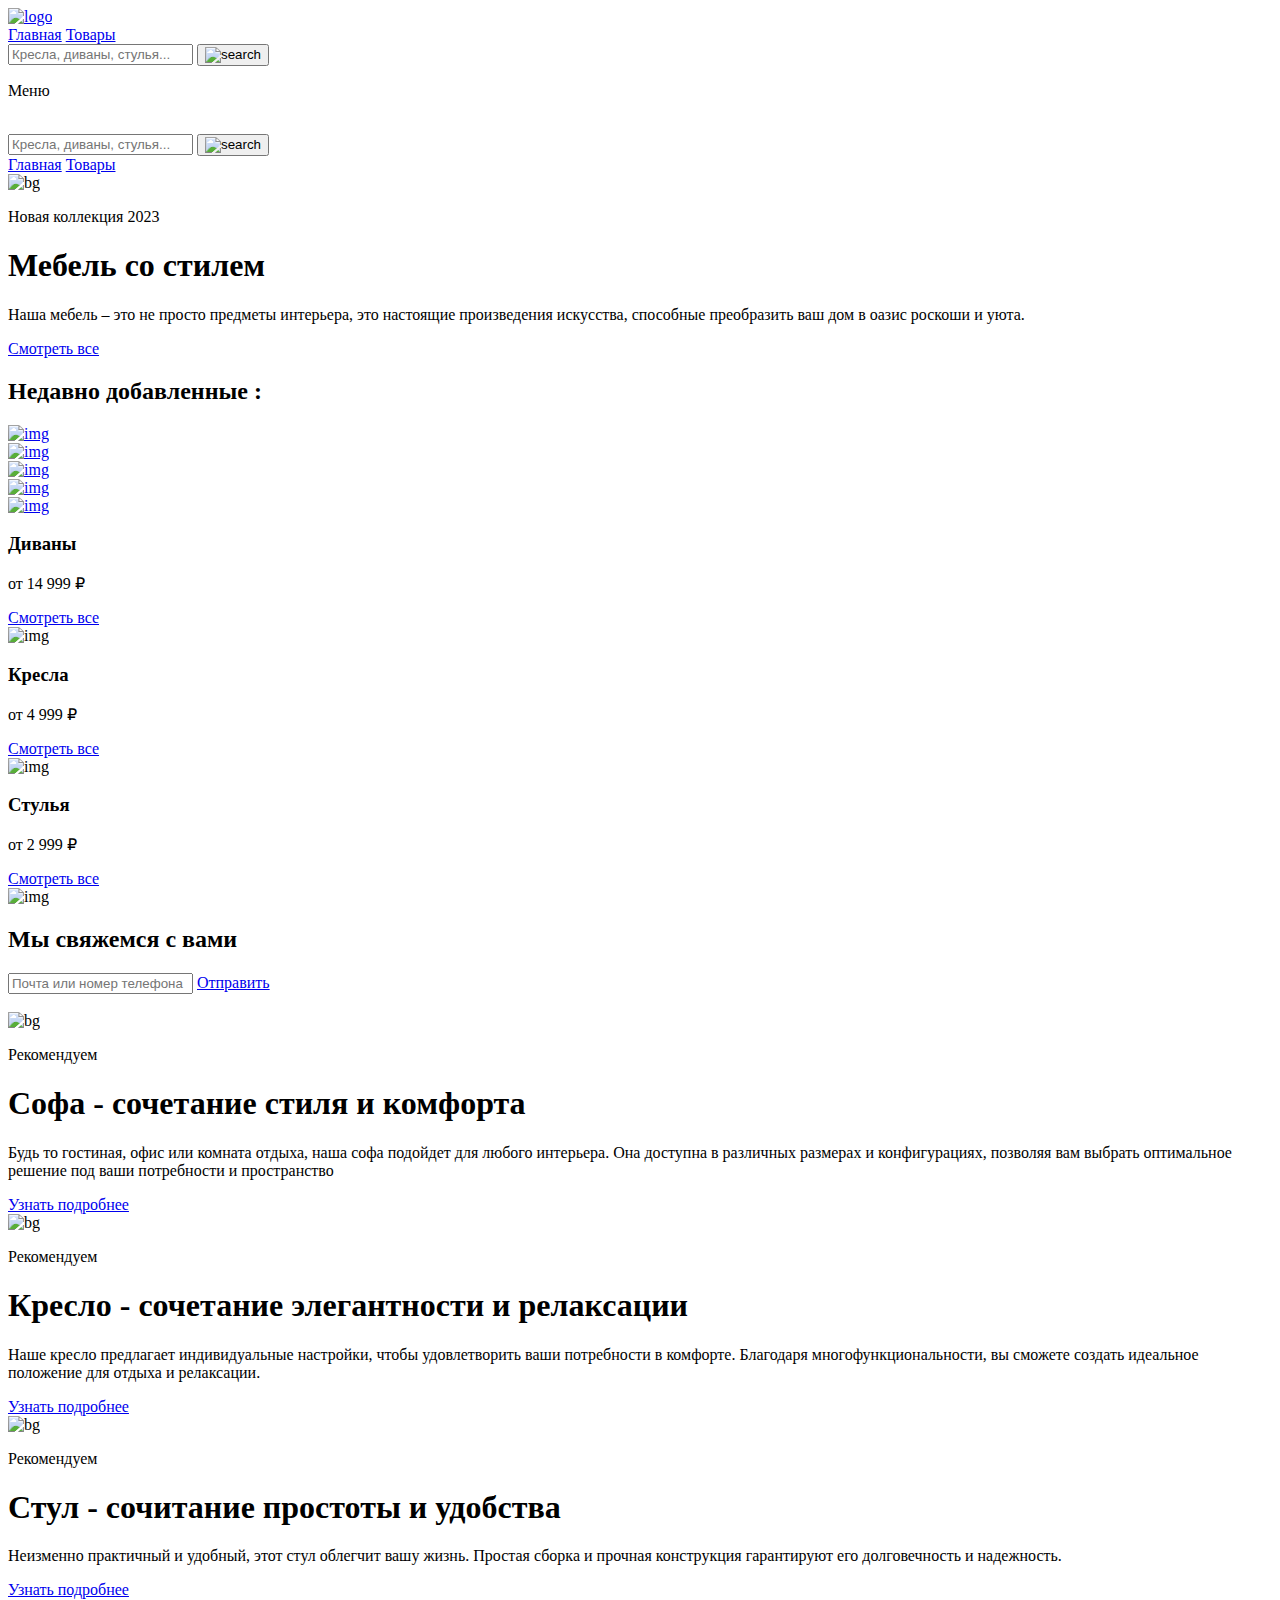
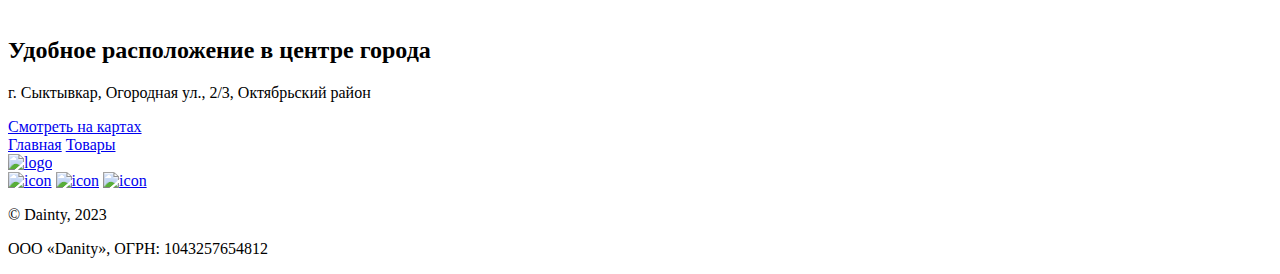
==== index.html @ a9aa8838 "Add files via upload" ====
<!DOCTYPE html>
<html lang="en">

<head>
    <meta charset="UTF-8">
    <meta http-equiv="X-UA-Compatible" content="IE=edge">
    <meta name="viewport" content="width=device-width, initial-scale=1.0">
    <title>Dainty</title>
    <link rel="stylesheet" href="assets/style.css">
    <link rel="stylesheet" href="assets/fonts/stylesheet.css">
</head>

<body>
    <header>
        <div class="container">
            <div class="header-content">
                <a href="index.html"><img src="assets/svg/logo.svg" alt="logo" class="logo"></a>
                <nav class="header-nav">
                    <a href="index.html" class="nav-link">Главная</a>
                    <a href="shop.html" class="nav-link">Товары</a>
                    <form action="#" class="header-form">
                        <input type="text" placeholder="Кресла, диваны, стулья..." class="header-input">
                        <button type="submit" class="header-btn"><img src="assets/svg/search.svg" alt="search"
                                class="header-input-search"></button>
                    </form>
                </nav>
                <div id="burger" class="burger">
                    <div class="burger-line"></div>
                    <div class="burger-line"></div>
                    <div class="burger-line"></div>
                </div>
            </div>
        </div>
    </header>
    <main>
        <section id="section-menu">
            <div id="menu-bg" class="menu-background hidden">
                <div class="container">
                    <div id="menu" class="menu hidden">
                        <div class="menu-cross">
                            <p class="menu-title">Меню</p>
                            <img id="cross" src="assets/svg/cross.svg" alt="">
                        </div>
                        <nav class="header-menu-nav">
                            <form action="#" class="header-form header-menu-form">
                                <input type="text" placeholder="Кресла, диваны, стулья..." class="header-input">
                                <button type="submit" class="header-btn"><img src="assets/svg/search.svg" alt="search"
                                        class="header-input-search"></button>
                            </form>
                            <a href="index.html" class="nav-link nav-link-menu">Главная</a>
                            <a href="shop.html" class="nav-link nav-link-menu">Товары</a>
                        </nav>
                    </div>
                </div>
            </div>
        </section>
        <section id="start" class="container">
            <div class="start">
                <img src="assets/img/start-bg.png" alt="bg" class="start-bg">
                <div class="start-content">
                    <p class="up-text">Новая коллекция 2023</p>
                    <h1 class="big-block-title">Мебель со стилем</h1>
                    <p class="big-block-desc">Наша мебель – это не просто предметы интерьера, это настоящие произведения
                        искусства, способные преобразить ваш дом в оазис роскоши и уюта.</p>
                    <a href="single.html" class="btn">Смотреть все</a>
                </div>
            </div>
        </section>
        <section id="added" class="container">
            <h2 class="title">Недавно добавленные :</h2>
            <div class="added-cards">
                <div class="added-card">
                    <a href="single.html"><img src="assets/img/f1.png" alt="img" class="added-img"></a>
                </div>
                <div class="added-card">
                    <a href="single.html"><img src="assets/img/f2.png" alt="img" class="added-img"></a>
                </div>
                <div class="added-card">
                    <a href="single.html"><img src="assets/img/f3.png" alt="img" class="added-img"></a>
                </div>
                <div class="added-card">
                    <a href="single.html"><img src="assets/img/f4.png" alt="img" class="added-img"></a>
                </div>
                <div class="added-card">
                    <a href="single.html"><img src="assets/img/f5.png" alt="img" class="added-img"></a>
                </div>
            </div>
        </section>
        <section id="categories" class="second-container">
            <div class="big-category">
                <div class="big-category-top">
                    <div class="big-category-left">
                        <h3 class="big-category-title">Диваны</h3>
                        <p class="big-category-price">от 14 999 ₽</p>
                    </div>
                    <div class="big-category-right">
                        <a href="shop.html" class="btn">Смотреть все</a>
                    </div>
                </div>
                <img src="assets/img/sofa.png" alt="img" class="big-category-img">
            </div>
            <div class="small-categories">
                <div class="small-category">
                    <div class="small-category-left">
                        <h3 class="small-category-title">Кресла</h3>
                        <p class="small-category-price">от 4 999 ₽</p>
                        <a href="shop.html" class="btn btn-small">Смотреть все</a>
                    </div>
                    <img src="assets/img/armchair.png" alt="img" class="small-category-img">
                </div>
                <div class="small-category">
                    <div class="small-category-left">
                        <h3 class="small-category-title">Стулья</h3>
                        <p class="small-category-price">от 2 999 ₽</p>
                        <a href="shop.html" class="btn btn-small">Смотреть все</a>
                    </div>
                    <img src="assets/img/chair.png" alt="img" class="small-category-img">
                </div>
            </div>
        </section>
        <section id="form" class="second-container">
            <div class="form">
                <h2 class="title">Мы свяжемся с вами</h2>
                <input type="text" class="form-input" placeholder="Почта или номер телефона">
                <a href="#" class="btn">Отправить</a>
            </div>
            <img src="assets/img/form.png" alt="" class="form-img">
        </section>
        <section id="banner" class="container">
            <div class="start from-right-to-left">
                <img src="assets/img/banner1.png" alt="bg" class="start-bg">
                <div class="start-content banner-content">
                    <p class="up-text">Рекомендуем</p>
                    <h1 class="big-block-title banner-title">Софа - сочетание стиля и комфорта</h1>
                    <p class="big-block-desc banner-desc">Будь то гостиная, офис или комната отдыха, наша софа
                        подойдет
                        для любого
                        интерьера. Она доступна в различных размерах и конфигурациях, позволяя вам выбрать
                        оптимальное
                        решение под ваши потребности и пространство</p>
                    <a href="single.html" class="btn">Узнать подробнее</a>
                </div>
            </div>
            <div class="start from-right-to-left">
                <img src="assets/img/banner2.png" alt="bg" class="start-bg">
                <div class="start-content banner-content">
                    <p class="up-text">Рекомендуем</p>
                    <h1 class="big-block-title banner-title banner-title-long">Кресло - сочетание элегантности и
                        релаксации</h1>
                    <p class="big-block-desc banner-desc">Наше кресло предлагает индивидуальные настройки, чтобы
                        удовлетворить ваши потребности в комфорте. Благодаря многофункциональности, вы сможете создать
                        идеальное положение для отдыха и релаксации.</p>
                    <a href="single.html" class="btn">Узнать подробнее</a>
                </div>
            </div>
            <div class="start from-right-to-left">
                <img src="assets/img/banner3.png" alt="bg" class="start-bg">
                <div class="start-content banner-content">
                    <p class="up-text">Рекомендуем</p>
                    <h1 class="big-block-title banner-title">Стул - сочитание простоты и удобства</h1>
                    <p class="big-block-desc banner-desc">Неизменно практичный и удобный, этот стул облегчит вашу жизнь.
                        Простая сборка и прочная конструкция гарантируют его долговечность и надежность.</p>
                    <a href="single.html" class="btn">Узнать подробнее</a>
                </div>
            </div>
        </section>
        <section id="map" class="container">
            <img src="assets/img/map.png" alt="" class="form-img map-img">
            <div class="form">
                <h2 class="title map-title">Удобное расположение в центре города</h2>
                <p class="map-desc">г. Сыктывкар, Огородная ул., 2/3, Октябрьский район</p>
                <a href="#" class="btn">Смотреть на картах</a>
            </div>
        </section>
    </main>
    <footer>
        <div class="container">
            <div class="footer-top">
                <div class="footer-links">
                    <a href="index.html" class="nav-link">Главная</a>
                    <a href="shop.html" class="nav-link">Товары</a>
                </div>
                <a href="index.html"><img src="assets/svg/logo.svg" alt="logo" class="footer-logo"></a>
                <div class="footer-media">
                    <a href="https://www.instagram.com/"><img src="assets/svg/instagram.svg" alt="icon"
                            class="footer-img"></a>
                    <a href="https://vk.com/"><img src="assets/svg/vk.svg" alt="icon"
                            class="footer-img footer-img-vk"></a>
                    <a href="https://www.youtube.com/"><img src="assets/svg/youtube.svg" alt="icon"
                            class="footer-img"></a>
                </div>
            </div>
            <div class="footer-bottom">
                <p class="footer-bottom-text">© Dainty, 2023</p>
                <p class="footer-bottom-text">ООО «Danity», ОГРН: 1043257654812</p>
            </div>
        </div>
    </footer>
    <script src="assets/header.js"></script>
    <script src="assets/banner.js"></script>
</body>

</html>
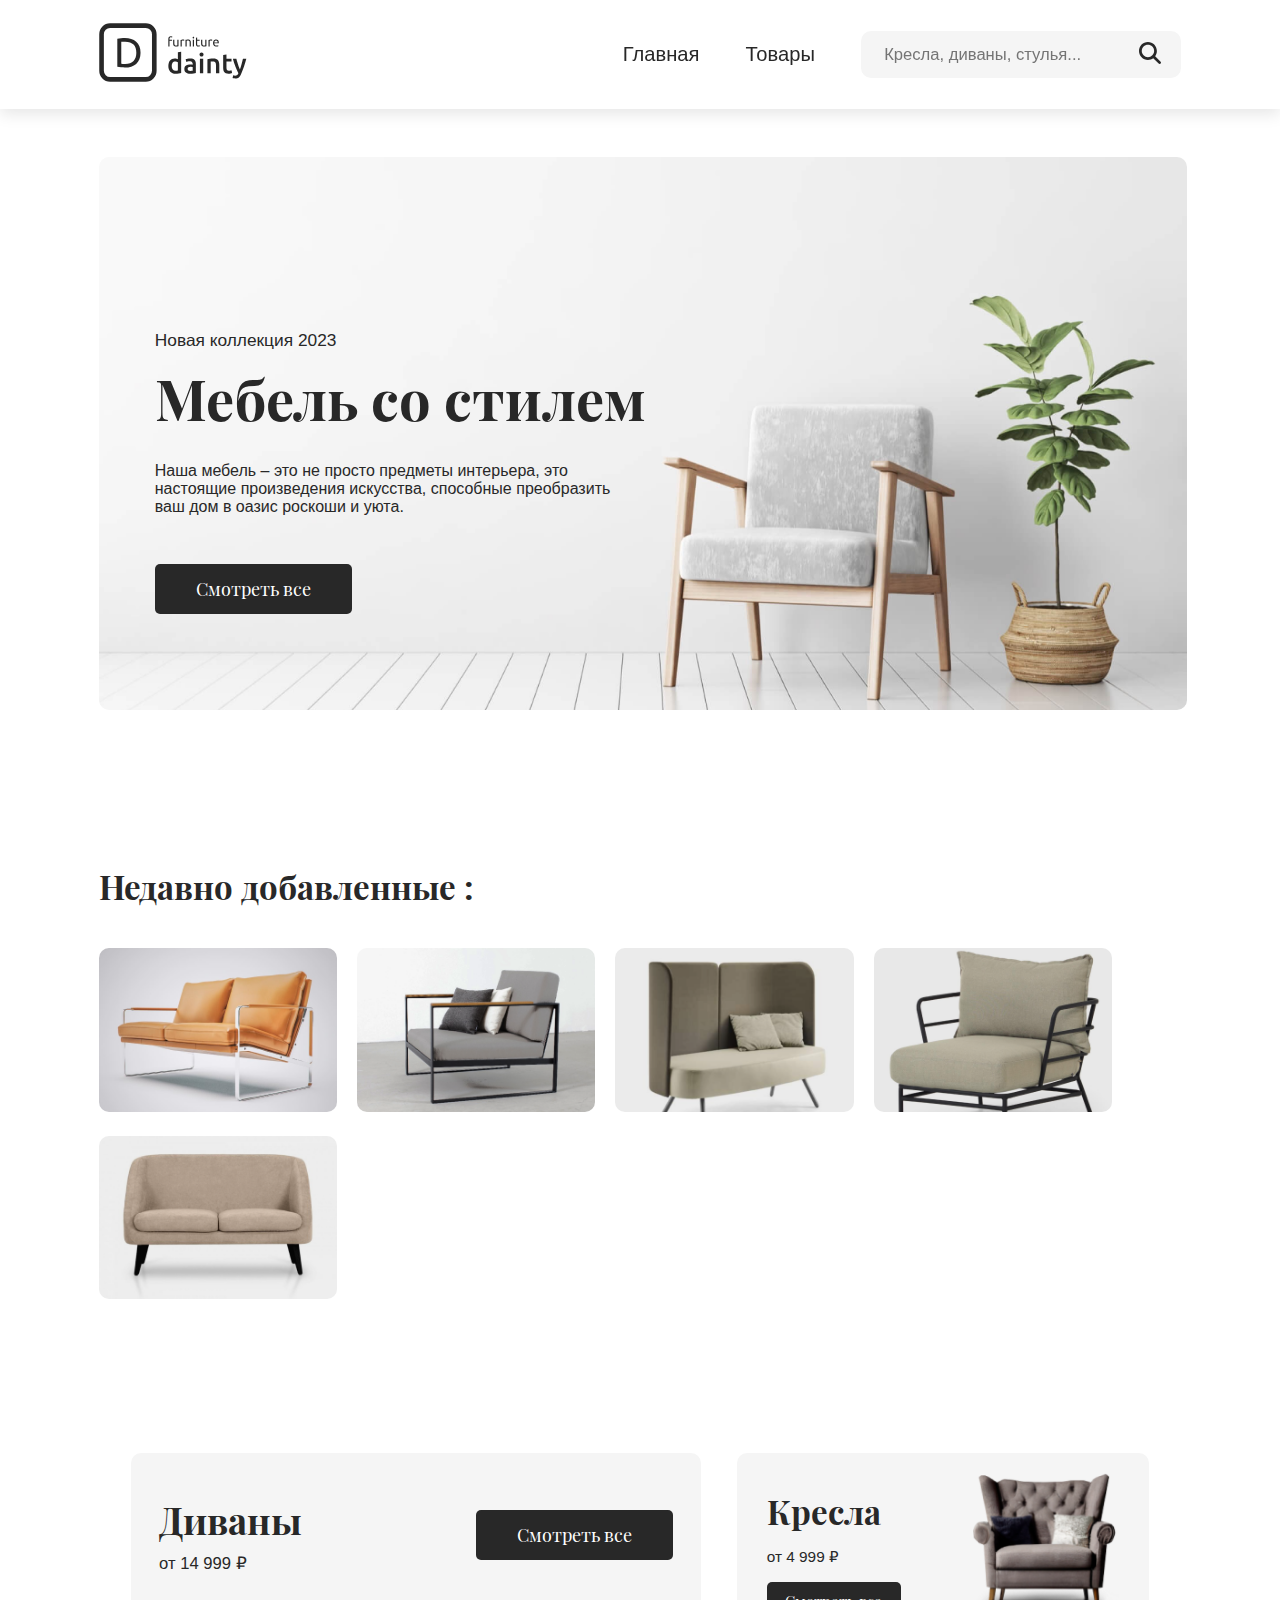
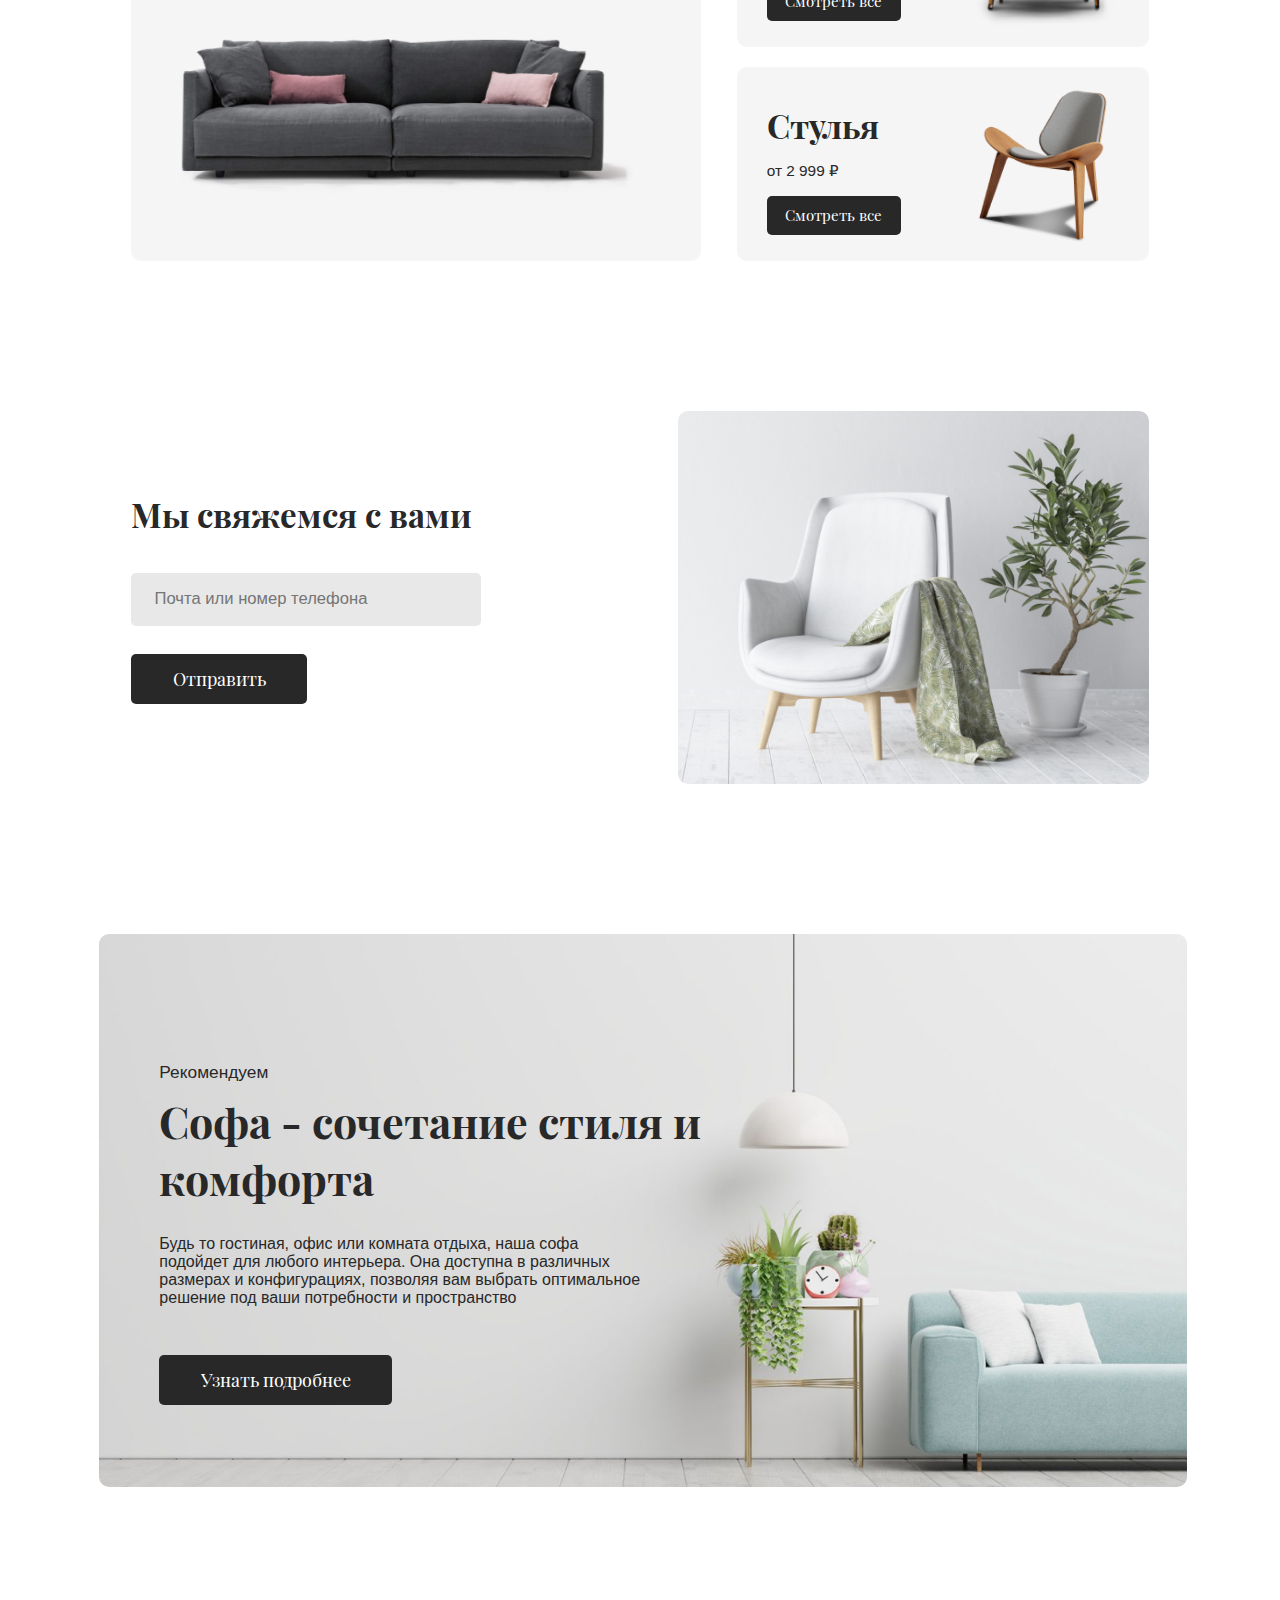
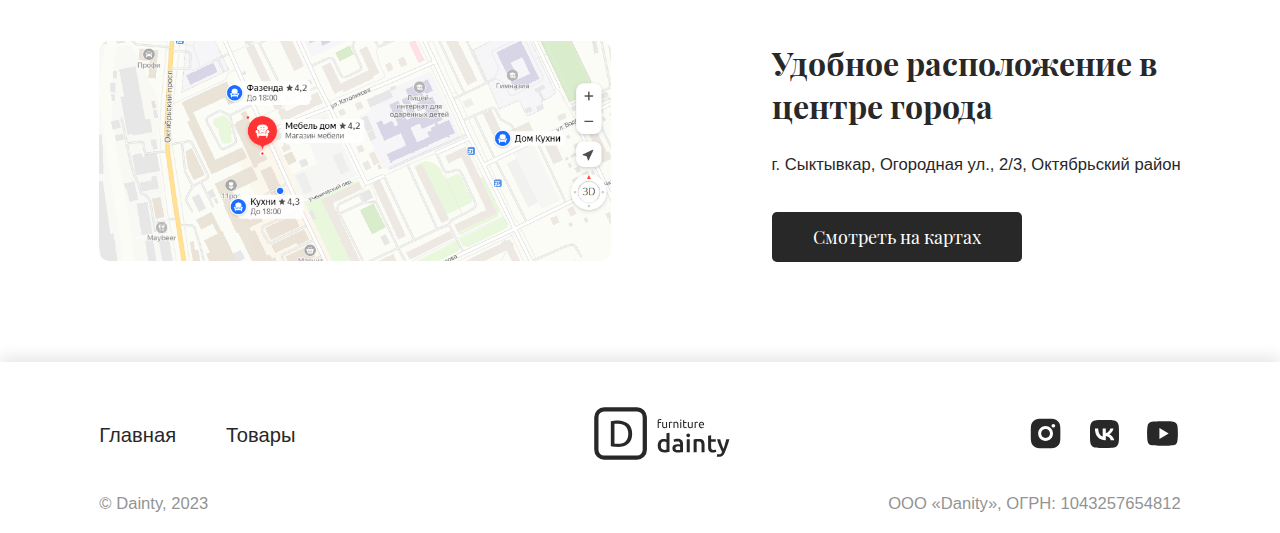
==== commit b678fdee: "index.html" ====
--- a/index.html
+++ b/index.html
@@ -60,8 +60,11 @@
                 <div class="start-content">
                     <p class="up-text">Новая коллекция 2023</p>
                     <h1 class="big-block-title">Мебель со стилем</h1>
-                    <p class="big-block-desc">Наша мебель – это не просто предметы интерьера, это настоящие произведения
-                        искусства, способные преобразить ваш дом в оазис роскоши и уюта.</p>
+                    <div class="mobile-block-desc">
+                        <p class="big-block-desc">Наша мебель – это не просто предметы интерьера, это настоящие
+                            произведения
+                            искусства, способные преобразить ваш дом в оазис роскоши и уюта.</p>
+                    </div>
                     <a href="single.html" class="btn">Смотреть все</a>
                 </div>
             </div>
@@ -200,4 +203,4 @@
     <script src="assets/banner.js"></script>
 </body>
 
-</html>+</html>
--- a/assets/style.css
+++ b/assets/style.css
@@ -0,0 +1,1190 @@
+/* GENERAL -- START*/
+
+:root {
+    --main-dark-color: #282828;
+    --light-gray-color: #F5F5F5;
+    --white-color: #ffffff;
+    --darker-gray-color: #E8E8E8;
+
+    --border-five: 5px;
+    --border-ten: 10px;
+
+    --Ubuntu: 'Ubuntu', sans-serif;
+    --PlayfairDisplay: 'Playfair Display', sans-serif;
+    --OpenSans: 'Open Sans', sans-serif;
+
+    --container: 1440;
+}
+
+* {
+    margin: 0;
+    padding: 0;
+    box-sizing: border-box;
+    color: var(--main-dark-color);
+}
+
+div {
+    margin: 0;
+    padding: 0;
+}
+
+a {
+    color: var(--main-dark-color);
+    text-decoration: none;
+}
+
+button {
+    background-color: transparent;
+    border: none;
+    outline: none;
+    cursor: pointer;
+}
+
+input {
+    background-color: transparent;
+    outline: none;
+    border: none;
+}
+
+.hidden {
+    display: none !important;
+}
+
+.container {
+    max-width: 1300px;
+    margin: auto;
+}
+
+.second-container {
+    max-width: 1130px;
+    margin: auto;
+}
+
+/* GENERAL -- END*/
+
+/* HEADER -- START*/
+
+header {
+    padding: 25px 0 25px 0;
+    background-color: var(--white-color);
+    box-shadow: 0px 5px 15px rgba(0, 0, 0, 0.1);
+    position: fixed;
+    z-index: 1;
+    width: 100vw;
+    top: 0;
+}
+
+.header-content,
+.header-nav {
+    display: flex;
+    align-items: center;
+    justify-content: space-between;
+}
+
+.header-nav {
+    gap: 50px;
+}
+
+#cross {
+    cursor: pointer;
+}
+
+.filter-cross {
+    width: 20px;
+}
+
+.menu {
+    position: fixed;
+    width: 100vw;
+    height: 100vh;
+    z-index: 2;
+    background-color: var(--white-color);
+    box-shadow: 0px 5px 15px rgba(0, 0, 0, 0.1);
+    padding: 50px;
+    border-radius: var(--border-five) 0 0 var(--border-five);
+    right: 0;
+}
+
+.menu-background {
+    top: 0;
+    position: fixed;
+    width: 100vw;
+    height: 100vh;
+    background-color: rgba(28, 28, 28, 0.7);
+    z-index: 1;
+}
+
+.burger {
+    display: none;
+    flex-direction: column;
+    justify-content: center;
+    background-color: var(--main-dark-color);
+    gap: 5px;
+    box-shadow: 0 0 15px rgba(0, 0, 0, 0.1);
+    width: 40px;
+    height: 40px;
+    border-radius: var(--border-five);
+    padding: 10px;
+    cursor: pointer;
+}
+
+.burger-line {
+    width: 20px;
+    height: 2px;
+    background-color: var(--white-color);
+    border-radius: var(--border-five);
+}
+
+.header-menu-nav {
+    display: inline-flex;
+    flex-direction: column;
+    justify-content: flex-start;
+
+}
+
+.nav-link {
+    font-family: var(--Ubuntu);
+    font-size: 22px;
+}
+
+.nav-link-menu {
+    margin-bottom: 30px;
+}
+
+.nav-link-menu:last-child {
+    margin-bottom: 10px;
+}
+
+.header-form {
+    position: relative;
+}
+
+.header-menu-form {
+    margin: 30px 0;
+}
+
+.menu-title {
+    font-size: 30px;
+    font-family: var(--PlayfairDisplay);
+    font-weight: 600;
+}
+
+.menu-cross {
+    display: flex;
+    justify-content: space-between;
+}
+
+.header-btn {
+    position: absolute;
+    top: 0;
+    bottom: 0;
+    right: 20px;
+}
+
+.header-input {
+    width: 350px;
+    height: 50px;
+    background-color: var(--light-gray-color);
+    border-radius: 10px;
+    padding: 0 50px 0 25px;
+    font-family: var(--Ubuntu);
+    font-size: 18px;
+}
+
+.header-input-search {
+    width: 23px;
+}
+
+/* HEADER -- END*/
+
+/* MAIN PAGE -- START SECTION -- START*/
+
+#start {
+    padding-top: 170px;
+    margin-bottom: 150px;
+}
+
+.start {
+    position: relative;
+}
+
+.shop-bg {
+    width: 600px !important;
+}
+
+.start-bg {
+    width: 1300px;
+    border-radius: var(--border-ten);
+}
+
+#start-shop {
+    padding-top: 80px;
+}
+
+.start-content {
+    position: absolute;
+    top: 0;
+    padding: 200px 0 0 60px;
+}
+
+.up-text {
+    font-family: var(--Ubuntu);
+    font-size: 20px;
+}
+
+.big-block-title {
+    margin-top: 10px;
+    font-family: var(--PlayfairDisplay);
+    font-weight: 600;
+    font-size: 64px;
+}
+
+.shop-title {
+    font-size: 54px;
+}
+
+.big-block-desc {
+    margin: 30px 0 65px 0;
+    font-family: var(--OpenSans);
+    font-size: 18px;
+    width: 550px;
+}
+
+.btn {
+    font-family: var(--PlayfairDisplay);
+    font-size: 20px;
+    color: var(--white-color);
+    background-color: var(--main-dark-color);
+    padding: 15px 45px;
+    border-radius: var(--border-five);
+    transition: background-color, opacity 0.2s ease-in-out;
+}
+
+.btn:hover {
+    background-color: var(--main-dark-color);
+    opacity: 0.9;
+}
+
+.btn-small {
+    padding: 10px 20px;
+    font-size: 16px;
+}
+
+/* MAIN PAGE -- START SECTION -- END*/
+
+/* MAIN PAGE -- ADDED SECTION -- START*/
+
+#added {
+    margin-bottom: 150px;
+}
+
+.added-img {
+    border-radius: var(--border-ten);
+    transition: transform 0.3s ease-in-out;
+}
+
+.added-img:hover {
+    transform: scale(1.1)
+}
+
+.title {
+    font-family: var(--PlayfairDisplay);
+    font-weight: 600;
+    font-size: 36px;
+}
+
+.added-cards {
+    display: flex;
+    align-items: center;
+    justify-content: space-between;
+    margin-top: 40px;
+}
+
+.added-img {
+    width: 240px;
+}
+
+/* MAIN PAGE -- ADDED SECTION -- END*/
+
+/* MAIN PAGE -- CATEGORIES SECTION -- START*/
+
+#categories {
+    display: flex;
+    justify-content: space-between;
+    margin-bottom: 150px;
+}
+
+.big-category {
+    background-color: var(--light-gray-color);
+    border-radius: var(--border-ten);
+    padding: 45px 30px;
+    width: 650px;
+}
+
+.big-category:hover .big-category-img {
+    transform: scale(1.05) translateX(20px);
+}
+
+.big-category-top {
+    display: flex;
+    align-items: center;
+    justify-content: space-between;
+    margin-bottom: 60px;
+}
+
+.big-category-title {
+    font-family: var(--PlayfairDisplay);
+    font-weight: 600;
+    font-size: 40px;
+    margin-bottom: 10px;
+}
+
+.big-category-price {
+    font-family: var(--OpenSans);
+    font-size: 18px;
+}
+
+.big-category-img {
+    transform: translateX(20px);
+    transition: transform 0.3s ease-in-out;
+}
+
+.small-categories {
+    display: flex;
+    gap: 20px;
+    flex-direction: column;
+}
+
+.small-category {
+    display: flex;
+    align-items: center;
+    justify-content: space-between;
+    background-color: var(--light-gray-color);
+    border-radius: var(--border-ten);
+    padding: 20px 30px;
+    width: 450px;
+    height: 210px;
+}
+
+.small-category:hover .small-category-img {
+    transform: scale(1.1);
+}
+
+.small-category-title {
+    font-family: var(--PlayfairDisplay);
+    font-weight: 600;
+    font-size: 36px;
+    margin-bottom: 15px;
+}
+
+.small-category-price {
+    font-family: var(--OpenSans);
+    font-size: 16px;
+    margin-bottom: 25px;
+}
+
+.small-category-img {
+    width: 152px !important;
+    transition: transform 0.3s ease-in-out;
+}
+
+/* MAIN PAGE -- CATEGORIES SECTION -- END*/
+
+/* MAIN PAGE -- FORM SECTION -- START*/
+
+#form {
+    display: flex;
+    align-items: center;
+    justify-content: space-between;
+    margin-bottom: 150px;
+}
+
+.form {
+    display: flex;
+    flex-direction: column;
+    align-items: flex-start;
+}
+
+.form-input {
+    margin-top: 40px;
+    padding: 18px 25px;
+    font-family: var(--Ubuntu);
+    font-size: 18px;
+    background-color: var(--darker-gray-color);
+    border-radius: var(--border-five);
+    margin-bottom: 30px;
+    width: 400px;
+}
+
+.form-img {
+    width: 537px;
+    border-radius: var(--border-ten);
+}
+
+/* MAIN PAGE -- FROM SECTION -- END*/
+
+/* MAIN PAGE -- BANNER SECTION -- START*/
+#banner {
+    margin-bottom: 150px;
+}
+
+.banner-content {
+    padding: 140px 0 0 60px;
+}
+
+.banner-title {
+    width: 680px;
+    font-size: 54px;
+}
+
+.banner-title-long {
+    width: 800px;
+}
+
+.banner-desc {
+    width: 605px;
+}
+
+/* MAIN PAGE -- BANNER SECTION -- END*/
+
+/* MAIN PAGE -- MAP SECTION -- START*/
+
+#map {
+    display: flex;
+    align-items: center;
+    justify-content: space-between;
+    margin-bottom: 100px;
+}
+
+.map-img {
+    width: 725px;
+}
+
+.map-title {
+    width: 430px;
+}
+
+.map-desc {
+    font-family: var(--OpenSans);
+    font-size: 18px;
+    margin: 30px 0 40px 0;
+}
+
+/* MAIN PAGE -- MAP SECTION -- END*/
+
+/* MAIN PAGE -- FOOTER SECTION -- START*/
+
+footer {
+    background-color: var(--white-color);
+    box-shadow: 0px -5px 15px rgba(0, 0, 0, 0.1);
+    padding-top: 50px;
+}
+
+.footer-top {
+    display: flex;
+    align-items: center;
+    justify-content: space-between;
+    margin-bottom: 30px;
+}
+
+.footer-logo {
+    width: 150px;
+}
+
+.footer-links {
+    display: flex;
+    gap: 50px;
+}
+
+.footer-media {
+    display: flex;
+    align-items: center;
+    gap: 25px;
+}
+
+.footer-bottom {
+    display: flex;
+    align-items: center;
+    justify-content: space-between;
+    padding-bottom: 20px;
+}
+
+.footer-bottom-text {
+    font-family: var(--Ubuntu);
+    font-size: 18px;
+    opacity: 0.5;
+}
+
+/* MAIN PAGE -- FOOTER SECTION -- END*/
+
+/* SHOP PAGE -- START SECTION -- START*/
+
+#start-shop {
+    display: flex;
+    align-items: center;
+    justify-content: space-between;
+    margin-top: 150px;
+    margin-bottom: 250px;
+}
+
+/* SHOP PAGE -- START SECTION -- END*/
+
+/* SHOP PAGE -- SHOP SECTION -- START*/
+.shop {
+    display: inline-flex;
+    flex-direction: row;
+    align-items: flex-start;
+    justify-content: space-between;
+    width: 100%;
+    gap: 20px;
+}
+
+.shop-cards {
+    display: flex;
+    align-items: center;
+    /* justify-content: center; */
+    flex-wrap: wrap;
+    gap: 30px;
+    margin-bottom: 100px;
+}
+
+.shop-card {
+    display: inline-flex;
+    flex-direction: column;
+    align-items: flex-start;
+    background-color: var(--light-gray-color);
+    padding-bottom: 30px;
+    border-radius: var(--border-five);
+}
+
+.shop-card-img {
+    border-radius: var(--border-five) var(--border-five) 0 0;
+}
+
+.shop-card-content {
+    padding: 20px 0 0 20px;
+}
+
+.shop-card-title {
+    font-size: 22px;
+    margin-bottom: 15px;
+}
+
+.shop-card-desc {
+    font-family: var(--OpenSans);
+    font-size: 20px;
+    margin-bottom: 25px;
+}
+
+.shop-card-btn {
+    padding: 10px 30px;
+    font-size: 16px;
+}
+
+.pagination {
+    display: flex;
+    gap: 20px;
+    margin-bottom: 150px;
+}
+
+.page {
+    display: inline-flex;
+    align-items: flex-start;
+    font-family: var(--PlayfairDisplay);
+    background-color: var(--darker-gray-color);
+    padding: 10px 14px;
+    font-size: 24px;
+    cursor: pointer;
+    border-radius: var(--border-five);
+}
+
+.page-active {
+    color: var(--white-color);
+    background-color: var(--main-dark-color);
+}
+
+.pagination {
+    justify-content: center;
+}
+
+.shop-right {
+    display: inline-flex;
+    flex-direction: column;
+    justify-content: start;
+    padding: 30px;
+    background-color: var(--light-gray-color);
+    border-radius: var(--border-five);
+}
+
+.db {
+    display: block !important;
+    width: 100vw;
+    height: 100vh;
+}
+
+.sidebar-title {
+    font-size: 32px;
+    margin-bottom: 40px;
+}
+
+.filter-mobile-btn {
+    display: flex;
+    align-items: center;
+    gap: 10px;
+}
+
+#filter-mobile-block {
+    position: fixed;
+    top: 0;
+    bottom: 0;
+    right: 0;
+    left: 0;
+    background-color: rgba(28, 28, 28, 0.7);
+    width: 100vw;
+    height: 100vh;
+    z-index: 2;
+}
+
+.sidebar-filtration {
+    margin-top: 30px;
+    display: flex;
+    gap: 20px;
+    margin-bottom: 35px;
+}
+
+.filter-mobile-btn {
+    display: none;
+}
+
+.filter-btn {
+    font-family: var(--PlayfairDisplay);
+    background-color: #CECECE;
+    border-radius: var(--border-five);
+    color: var(--main-dark-color);
+    padding: 10px 25px;
+    font-weight: 600;
+    cursor: pointer;
+}
+
+.filter-btn-active {
+    background-color: var(--main-dark-color);
+    color: var(--white-color);
+    font-weight: 500;
+}
+
+.filter-price {
+    font-family: var(--OpenSans);
+    width: 120px;
+    font-size: 16px;
+    text-align: center;
+    padding: 12px 25px;
+    background-color: #CECECE;
+    border-radius: var(--border-five);
+}
+
+.sidebar-price {
+    display: flex;
+    align-items: center;
+    justify-content: center;
+    gap: 10px;
+    margin-bottom: 25px;
+}
+
+.tire {
+    background-color: var(--main-dark-color);
+    width: 10px;
+    height: 2px;
+}
+
+.filter-reset {
+    font-family: var(--PlayfairDisplay);
+    font-weight: 600;
+    font-size: 16px;
+
+}
+
+.filter-reset {
+    text-align: center;
+    margin-top: 20px;
+}
+
+/* SHOP PAGE -- SHOP SECTION -- END*/
+
+/* SINGLE PAGE -- SINGLE SECTION -- START*/
+
+.single {
+    display: flex;
+    align-items: center;
+    justify-content: space-between;
+    margin: 230px 0 150px 0;
+}
+
+.single-title {
+    font-family: var(--PlayfairDisplay);
+    font-weight: 600;
+    font-size: 48px;
+    margin-bottom: 30px;
+}
+
+.single-stats,
+.single-desc {
+    width: 550px;
+    font-family: var(--OpenSans);
+    font-size: 16px;
+    margin-bottom: 30px;
+}
+
+.single-desc {
+    margin-bottom: 60px;
+}
+
+.single-bottom {
+    display: flex;
+    align-items: center;
+    gap: 50px;
+}
+
+.single-price {
+    font-family: var(--OpenSans);
+    font-weight: 600;
+    font-size: 36px;
+}
+
+.orange {
+    background-color: #DAA36C;
+}
+
+.purple {
+    background-color: #212050;
+}
+
+.red {
+    background-color: #DF3232;
+}
+
+.blue {
+    background-color: #47B2EE;
+}
+
+.single-part {
+    display: inline-flex;
+    flex-direction: column;
+}
+
+.single-part-img {
+    position: relative;
+}
+
+.color {
+    width: 25px;
+    height: 25px;
+    border-radius: 50%;
+    cursor: pointer;
+}
+
+.colors {
+    position: absolute;
+    display: flex;
+    align-items: center;
+    gap: 15px;
+    bottom: 17px;
+    left: 15px;
+}
+
+.single-img {
+
+    width: 600px;
+    border-radius: var(--border-ten);
+}
+
+/* SINGLE PAGE -- SINGLE SECTION -- END*/
+
+/* ANIMATIONS -- START*/
+
+.from-right-to-left {
+    animation: Banner 0.7s;
+}
+
+@keyframes Banner {
+    0% {
+        transform: translateX(200px);
+    }
+
+    100% {
+        transform: translateX(0);
+    }
+}
+
+/* ANIMATIONS -- END*/
+
+@media (max-width: 1439px) {
+
+    .container {
+        max-width: calc(390px + (1300 - 390) * ((100vw - 390px) / (var(--container) - 390)));
+        margin: auto;
+        padding: 0 40px;
+    }
+
+    .logo {
+        width: calc(80px + (160 - 80) * ((100vw - 390px) / (var(--container) - 390)));
+    }
+
+    header {
+        padding: calc(15px + (25 - 15) * ((100vw - 390px) / (var(--container) - 390))) 0;
+    }
+
+    .header-nav {
+        gap: calc(25px + (50 - 25) * ((100vw - 390px) / (var(--container) - 390)));
+    }
+
+    .nav-link {
+        font-size: calc(10px + (22 - 10) * ((100vw - 390px) / (var(--container) - 390)));
+    }
+
+    .header-input {
+        width: calc(150px + (350 - 150) * ((100vw - 390px) / (var(--container) - 390)));
+        height: calc(25px + (50 - 25) * ((100vw - 390px) / (var(--container) - 390)));
+        padding: 0 calc(25px + (50 - 25) * ((100vw - 390px) / (var(--container) - 390))) 0 calc(12px + (25 - 12) * ((100vw - 390px) / (var(--container) - 390)));
+        font-size: calc(9px + (18 - 9) * ((100vw - 390px) / (var(--container) - 390)));
+    }
+
+    /* .header-btn {
+        width: calc(12px + (23 - 12) * ((100vw - 390px) / (var(--container) - 390)));
+    } */
+
+    .header-input-search {
+        width: calc(12px + (23 - 12) * ((100vw - 390px) / (var(--container) - 390)));
+    }
+
+    .second-container {
+        max-width: calc(390px + (1130 - 390) * ((100vw - 390px) / (var(--container) - 390)));
+        margin: auto;
+    }
+
+    #start {
+        padding-top: calc(85px + (170 - 85) * ((100vw - 390px) / (var(--container) - 390)));
+    }
+
+    .start-bg {
+        width: 85vw;
+    }
+
+    .start-content {
+        padding: calc(20px + (200 - 20) * ((100vw - 390px) / (var(--container) - 390))) 0 0 calc(30px + (60 - 30) * ((100vw - 390px) / (var(--container) - 390)));
+    }
+
+    .up-text {
+        font-size: calc(8px + (19 - 8) * ((100vw - 390px) / (var(--container) - 390)));
+    }
+
+    .big-block-title {
+        font-size: calc(10px + (64 - 10) * ((100vw - 390px) / (var(--container) - 390)));
+    }
+
+    .big-block-desc {
+        font-size: calc(5px + (18 - 5) * ((100vw - 390px) / (var(--container) - 390)));
+        width: calc(150px + (550 - 150) * ((100vw - 390px) / (var(--container) - 390)));
+        margin: calc(15px + (30 - 15) * ((100vw - 390px) / (var(--container) - 390))) 0 calc(40px + (65 - 40) * ((100vw - 390px) / (var(--container) - 390))) 0;
+    }
+
+    .btn {
+        font-size: calc(6px + (20 - 6) * ((100vw - 390px) / (var(--container) - 390)));
+        padding: calc(5px + (15 - 5) * ((100vw - 390px) / (var(--container) - 390))) calc(20px + (45 - 20) * ((100vw - 390px) / (var(--container) - 390)));
+    }
+
+    .title {
+        font-size: calc(18px + (36 - 18) * ((100vw - 390px) / (var(--container) - 390)));
+    }
+
+    .added-cards {
+        flex-wrap: wrap;
+        justify-content: flex-start;
+        gap: 20px;
+    }
+
+    .added-img {
+        width: calc(105px + (262 - 105) * ((100vw - 390px) / (var(--container) - 390)));
+    }
+
+    #categories {
+        justify-content: space-between;
+    }
+
+    .big-category {
+        width: calc(120px + (650 - 120) * ((100vw - 390px) / (var(--container) - 390)));
+        padding: calc(23px + (45 - 23) * ((100vw - 390px) / (var(--container) - 390))) calc(15px + (30 - 15) * ((100vw - 390px) / (var(--container) - 390)));
+    }
+
+    .big-category-img {
+        width: calc(180px + (507 - 180) * ((100vw - 390px) / (var(--container) - 390)));
+        transform: translateX(calc(5px + (20 - 5) * ((100vw - 390px) / (var(--container) - 390))));
+    }
+
+    .big-category-title {
+        font-size: calc(20px + (40 - 20) * ((100vw - 390px) / (var(--container) - 390)));
+    }
+
+    .big-category-price {
+        font-size: calc(9px + (18 - 9) * ((100vw - 390px) / (var(--container) - 390)));
+    }
+
+    .small-category {
+        width: calc(200px + (450 - 200) * ((100vw - 390px) / (var(--container) - 390)));
+        height: calc(105px + (210 - 105) * ((100vw - 390px) / (var(--container) - 390)));
+    }
+
+    .small-category-img {
+        width: calc(30px + (152 - 10) * ((100vw - 390px) / (var(--container) - 390))) !important;
+    }
+
+    .small-category-title {
+        font-size: calc(18px + (36 - 18) * ((100vw - 390px) / (var(--container) - 390)));
+    }
+
+    .small-category-price {
+        font-size: calc(12px + (16 - 12) * ((100vw - 390px) / (var(--container) - 390)));
+    }
+
+    .btn-small {
+        font-size: calc(8px + (16 - 8) * ((100vw - 390px) / (var(--container) - 390)));
+        padding: calc(5px + (10 - 5) * ((100vw - 390px) / (var(--container) - 390))) calc(10px + (20 - 10) * ((100vw - 390px) / (var(--container) - 390)));
+    }
+
+    #form {
+        justify-content: space-between;
+    }
+
+    .form-input {
+        padding: calc(9px + (18 - 9) * ((100vw - 390px) / (var(--container) - 390))) calc(13px + (25 - 13) * ((100vw - 390px) / (var(--container) - 390)));
+        font-size: calc(9px + (18 - 9) * ((100vw - 390px) / (var(--container) - 390)));
+        margin: calc(20px + (40 - 20) * ((100vw - 390px) / (var(--container) - 390))) 0 calc(15px + (30 - 15) * ((100vw - 390px) / (var(--container) - 390))) 0;
+        width: calc(180px + (400 - 200) * ((100vw - 390px) / (var(--container) - 390)));
+    }
+
+    .banner-content {
+        padding: calc(10px + (150 - 10) * ((100vw - 390px) / (var(--container) - 390))) 0 0 60px;
+
+    }
+
+    .banner-title {
+        font-size: calc(15px + (48 - 15) * ((100vw - 390px) / (var(--container) - 390)));
+        width: calc(280px + (680 - 280) * ((100vw - 390px) / (var(--container) - 390)));
+    }
+
+    .banner-desc {
+        font-size: calc(5px + (18 - 5) * ((100vw - 390px) / (var(--container) - 390)));
+    }
+
+    .form-img {
+        width: calc(100px + (537 - 100) * ((100vw - 390px) / (var(--container) - 390)));
+    }
+
+    .map-img {
+        width: 40vw;
+    }
+
+    .map-title {
+        width: calc(200px + (430 - 200) * ((100vw - 390px)/ (var(--container) - 390)));
+        font-size: calc(10px + (36 - 10) * ((100vw - 390px)/ (var(--container) - 390)));
+    }
+
+    .map-desc {
+        font-size: calc(9px + (18 - 9) * ((100vw - 390px)/ (var(--container) - 390)));
+        margin: calc(15px + (30 - 15) * ((100vw - 390px) / (var(--container) - 390))) 0 calc(20px + (40 - 20) * ((100vw - 390px) / (var(--container) - 390))) 0;
+    }
+
+    footer {
+        padding: calc(18px + (50 - 18) * ((100vw - 390px)/ (var(--container) - 390))) 0 calc(10px + (20 - 10) * ((100vw - 390px)/ (var(--container) - 390))) 0;
+    }
+
+    .footer-bottom {
+        padding: 0;
+    }
+
+    .footer-logo {
+        width: calc(60px + (150 - 60) * ((100vw - 390px)/ (var(--container) - 390)));
+    }
+
+    .footer-img {
+        width: calc(20px + (40 - 20) * ((100vw - 390px)/ (var(--container) - 390)));
+    }
+
+    .footer-img-vk {
+        width: calc(20px + (30 - 20) * ((100vw - 390px)/ (var(--container) - 390)));
+    }
+
+    .footer-bottom-text {
+        font-size: calc(9px + (18 - 9) * ((100vw - 390px)/ (var(--container) - 390)));
+    }
+
+    .shop-title {
+        font-size: calc(16px + (50 - 16) * ((100vw - 390px)/ (var(--container) - 390)));
+    }
+
+    .shop-bg {
+        width: calc(170px + (550 - 170) * ((100vw - 390px)/ (var(--container) - 390))) !important;
+    }
+
+    .shop-card-img {
+        width: calc(100px + (262 - 100) * ((100vw - 390px)/ (var(--container) - 390)));
+    }
+
+    .shop-card-title {
+        font-size: calc(11px + (22 - 11) * ((100vw - 390px)/ (var(--container) - 390)));
+    }
+
+    .shop-right {
+        padding: calc(15px + (30 - 15) * ((100vw - 390px)/ (var(--container) - 390)));
+    }
+
+    .sidebar-title {
+        font-size: calc(10px + (32 - 10) * ((100vw - 390px)/ (var(--container) - 390)));
+    }
+
+    .sidebar-filtration {
+        flex-wrap: wrap;
+    }
+
+    .filter-btn {
+        font-size: calc(8px + (16 - 8) * ((100vw - 390px)/ (var(--container) - 390)));
+        padding: calc(5px + (10 - 5) * ((100vw - 390px)/ (var(--container) - 390))) calc(13px + (25 - 13) * ((100vw - 390px)/ (var(--container) - 390)));
+    }
+
+    .filter-price {
+        width: calc(60px + (120 - 60) * ((100vw - 390px)/ (var(--container) - 390)));
+        height: calc(19px + (39 - 19) * ((100vw - 390px)/ (var(--container) - 390)));
+        font-size: calc(8px + (16 - 8) * ((100vw - 390px)/ (var(--container) - 390)));
+        padding: calc(6px + (12 - 6) * ((100vw - 390px)/ (var(--container) - 390))) calc(13px + (25 - 13) * ((100vw - 390px)/ (var(--container) - 390)));
+    }
+
+    .shop-card-desc {
+        font-size: calc(10px + (20 - 10) * ((100vw - 390px)/ (var(--container) - 390)));
+    }
+
+    .shop-card-btn {
+        font-size: calc(8px + (16 - 8) * ((100vw - 390px)/ (var(--container) - 390)));
+        padding: calc(5px + (10 - 5) * ((100vw - 390px)/ (var(--container) - 390))) calc(13px + (25 - 13) * ((100vw - 390px)/ (var(--container) - 390)));
+    }
+
+    .page {
+        font-size: calc(12px + (24 - 12) * ((100vw - 390px)/ (var(--container) - 390)));
+        padding: calc(5px + (10 - 5) * ((100vw - 390px)/ (var(--container) - 390))) calc(7px + (14 - 7) * ((100vw - 390px)/ (var(--container) - 390)));
+    }
+
+    .single {
+        margin: calc(115px + (230 - 115) * ((100vw - 390px)/ (var(--container) - 390))) 0 calc(75px + (150 - 75) * ((100vw - 390px)/ (var(--container) - 390))) 0;
+    }
+
+    .single-title {
+        font-size: calc(10px + (48 - 10) * ((100vw - 390px)/ (var(--container) - 390)));
+        margin-bottom: calc(10px + (30 - 10) * ((100vw - 390px)/ (var(--container) - 390)));
+    }
+
+    .single-stats,
+    .single-desc {
+        font-size: calc(8px + (16 - 8) * ((100vw - 390px)/ (var(--container) - 390)));
+        margin-bottom: calc(10px + (30 - 10) * ((100vw - 390px)/ (var(--container) - 390)));
+    }
+
+    .single-desc {
+        margin-bottom: calc(20px + (60 - 20) * ((100vw - 390px)/ (var(--container) - 390)));
+    }
+
+    .single-desc,
+    .single-part {
+        width: calc(200px + (550 - 200) * ((100vw - 390px)/ (var(--container) - 390)));
+    }
+
+    .single-img {
+        width: calc(150px + (550 - 150) * ((100vw - 390px)/ (var(--container) - 390)));
+    }
+
+    .single-price {
+        font-size: calc(11px + (36 - 11) * ((100vw - 390px)/ (var(--container) - 390)));
+    }
+
+    .color {
+        width: calc(10px + (25 - 10) * ((100vw - 390px)/ (var(--container) - 390)));
+        height: calc(10px + (25 - 10) * ((100vw - 390px)/ (var(--container) - 390)));
+    }
+}
+
+@media (max-width: 960px) {
+    .header-nav {
+        display: none;
+    }
+
+    .burger {
+        display: flex;
+    }
+
+    .header-input {
+        width: calc(150px + (400 - 150) * ((100vw - 390px) / (var(--container) - 390)));
+        height: calc(25px + (60 - 25) * ((100vw - 390px) / (var(--container) - 390)));
+        padding: 0 calc(25px + (50 - 25) * ((100vw - 390px) / (var(--container) - 390))) 0 calc(12px + (25 - 12) * ((100vw - 390px) / (var(--container) - 390)));
+        font-size: calc(9px + (18 - 9) * ((100vw - 390px) / (var(--container) - 390)));
+    }
+
+    .nav-link {
+        font-size: calc(10px + (26 - 10) * ((100vw - 390px) / (var(--container) - 390)));
+    }
+
+    .shop-right {
+        display: none;
+    }
+
+    .filters-img {
+        width: 21px;
+    }
+
+    .filter-mobile-btn {
+        display: flex;
+        align-items: center;
+        font-family: var(--Ubuntu);
+        cursor: pointer;
+    }
+
+    .sidebar-title {
+        display: flex;
+        align-items: center;
+        justify-content: space-between;
+    }
+
+    .big-category-img {
+        width: calc(170px + (440 - 170) * ((100vw - 390px)/ (var(--container) - 390)));
+    }
+
+    .big-category:hover .big-category-img {
+        transform: scale(1.05) translateX(calc(10px + (20 - 10) * ((100vw - 390px)/ (var(--container) - 390))));
+    }
+
+    .shop-right {
+        padding: calc(30px + (50 - 30) * ((100vw - 390px)/ (var(--container) - 390)));
+    }
+
+    .sidebar-price {
+        justify-content: left;
+    }
+}
+
+@media (max-width: 760px) {
+    .added-img {
+        width: calc(165px + (250 - 165) * ((100vw - 390px) / (var(--container) - 390)));
+    }
+
+    #categories {
+        display: block;
+    }
+
+    .big-category {
+        width: 92%;
+        justify-content: center;
+        margin: auto;
+    }
+
+    .small-categories {
+        margin-top: 20px;
+        flex-direction: unset;
+        justify-content: center;
+    }
+}--- a/assets/fonts/stylesheet.css
+++ b/assets/fonts/stylesheet.css
@@ -0,0 +1,72 @@
+@font-face {
+    font-family: 'Playfair Display';
+    src: url('PlayfairDisplay-Black.eot');
+    src: local('Playfair Display Black'), local('PlayfairDisplay-Black'),
+        url('PlayfairDisplay-Black.eot?#iefix') format('embedded-opentype'),
+        url('PlayfairDisplay-Black.woff2') format('woff2'),
+        url('PlayfairDisplay-Black.woff') format('woff'),
+        url('PlayfairDisplay-Black.ttf') format('truetype');
+    font-weight: 900;
+    font-style: normal;
+}
+
+@font-face {
+    font-family: 'Playfair Display';
+    src: url('PlayfairDisplay-Regular.eot');
+    src: local('Playfair Display Regular'), local('PlayfairDisplay-Regular'),
+        url('PlayfairDisplay-Regular.eot?#iefix') format('embedded-opentype'),
+        url('PlayfairDisplay-Regular.woff2') format('woff2'),
+        url('PlayfairDisplay-Regular.woff') format('woff'),
+        url('PlayfairDisplay-Regular.ttf') format('truetype');
+    font-weight: normal;
+    font-style: normal;
+}
+
+@font-face {
+    font-family: 'Playfair Display';
+    src: url('PlayfairDisplay-Bold.eot');
+    src: local('Playfair Display Bold'), local('PlayfairDisplay-Bold'),
+        url('PlayfairDisplay-Bold.eot?#iefix') format('embedded-opentype'),
+        url('PlayfairDisplay-Bold.woff2') format('woff2'),
+        url('PlayfairDisplay-Bold.woff') format('woff'),
+        url('PlayfairDisplay-Bold.ttf') format('truetype');
+    font-weight: bold;
+    font-style: normal;
+}
+
+@font-face {
+    font-family: 'Playfair Display';
+    src: url('PlayfairDisplay-Italic.eot');
+    src: local('Playfair Display Italic'), local('PlayfairDisplay-Italic'),
+        url('PlayfairDisplay-Italic.eot?#iefix') format('embedded-opentype'),
+        url('PlayfairDisplay-Italic.woff2') format('woff2'),
+        url('PlayfairDisplay-Italic.woff') format('woff'),
+        url('PlayfairDisplay-Italic.ttf') format('truetype');
+    font-weight: normal;
+    font-style: italic;
+}
+
+@font-face {
+    font-family: 'Playfair Display';
+    src: url('PlayfairDisplay-BlackItalic.eot');
+    src: local('Playfair Display Black Italic'), local('PlayfairDisplay-BlackItalic'),
+        url('PlayfairDisplay-BlackItalic.eot?#iefix') format('embedded-opentype'),
+        url('PlayfairDisplay-BlackItalic.woff2') format('woff2'),
+        url('PlayfairDisplay-BlackItalic.woff') format('woff'),
+        url('PlayfairDisplay-BlackItalic.ttf') format('truetype');
+    font-weight: 900;
+    font-style: italic;
+}
+
+@font-face {
+    font-family: 'Playfair Display';
+    src: url('PlayfairDisplay-BoldItalic.eot');
+    src: local('Playfair Display Bold Italic'), local('PlayfairDisplay-BoldItalic'),
+        url('PlayfairDisplay-BoldItalic.eot?#iefix') format('embedded-opentype'),
+        url('PlayfairDisplay-BoldItalic.woff2') format('woff2'),
+        url('PlayfairDisplay-BoldItalic.woff') format('woff'),
+        url('PlayfairDisplay-BoldItalic.ttf') format('truetype');
+    font-weight: bold;
+    font-style: italic;
+}
+
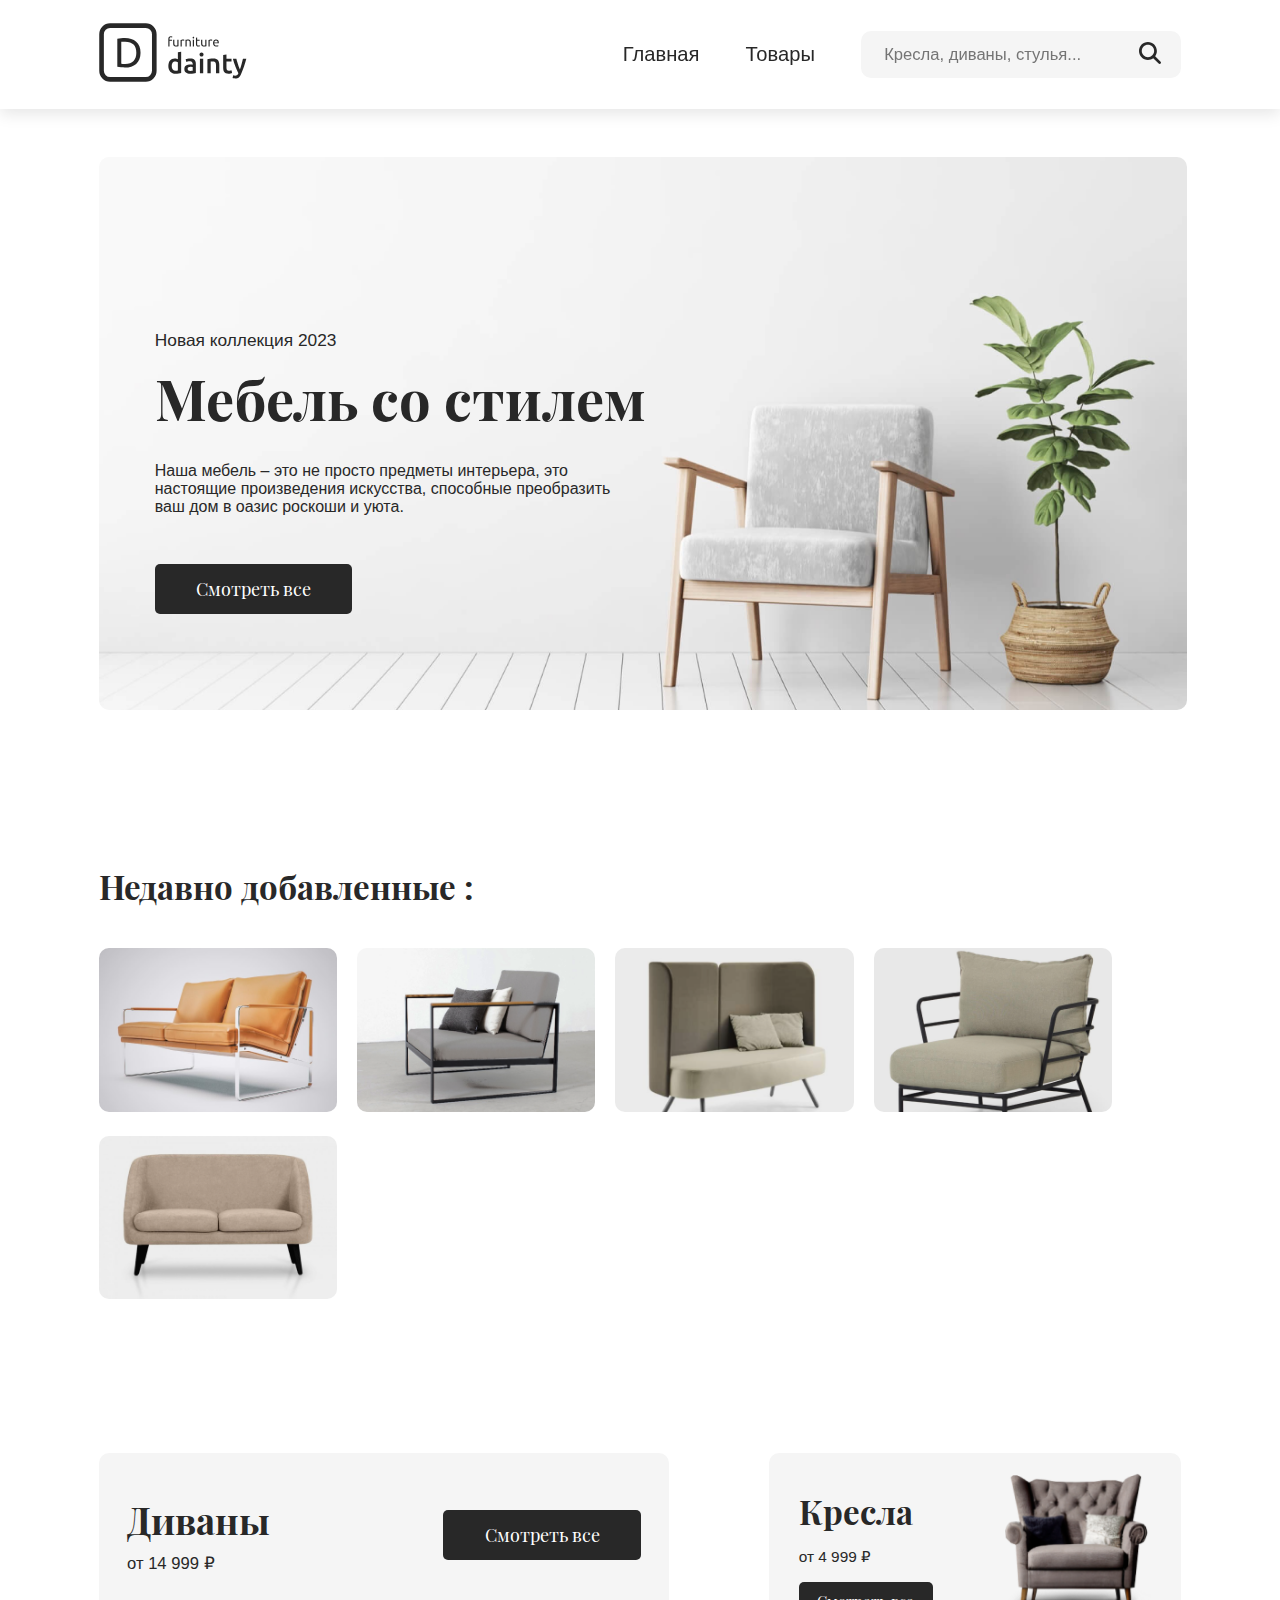
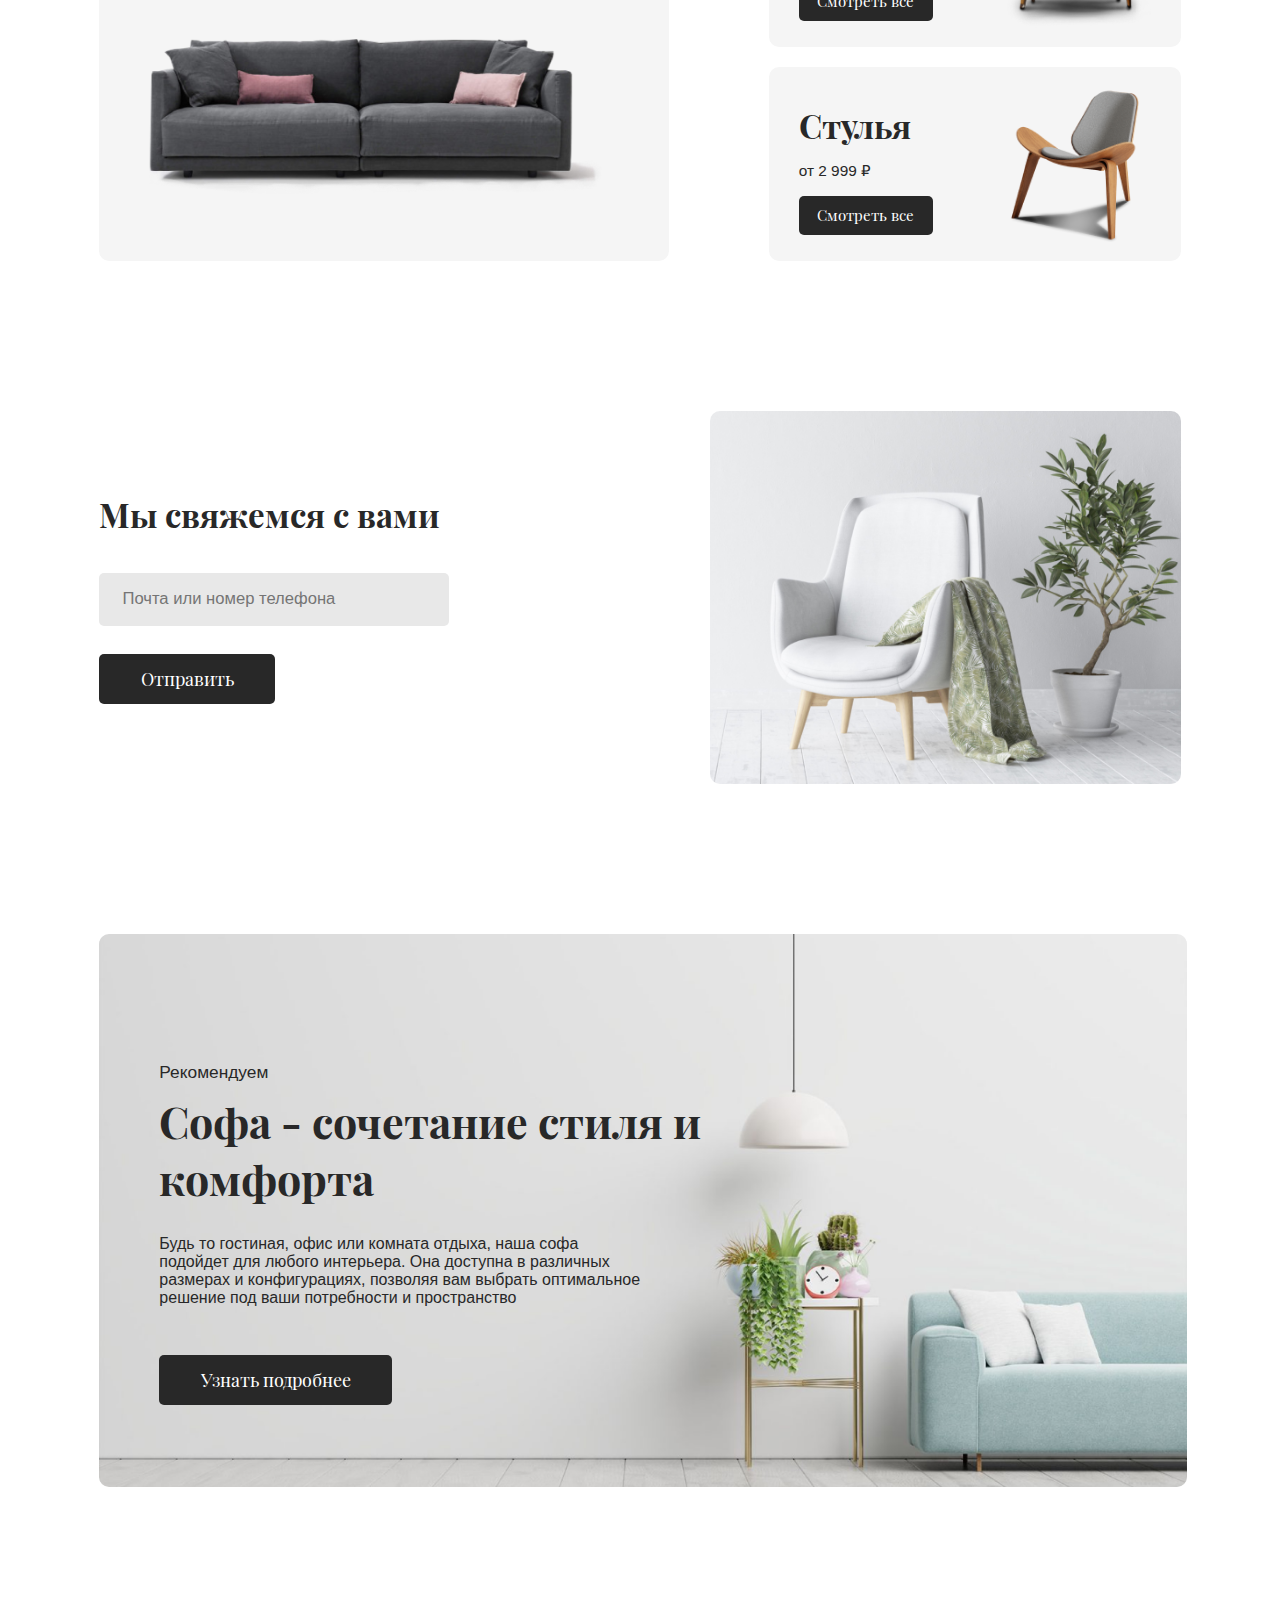
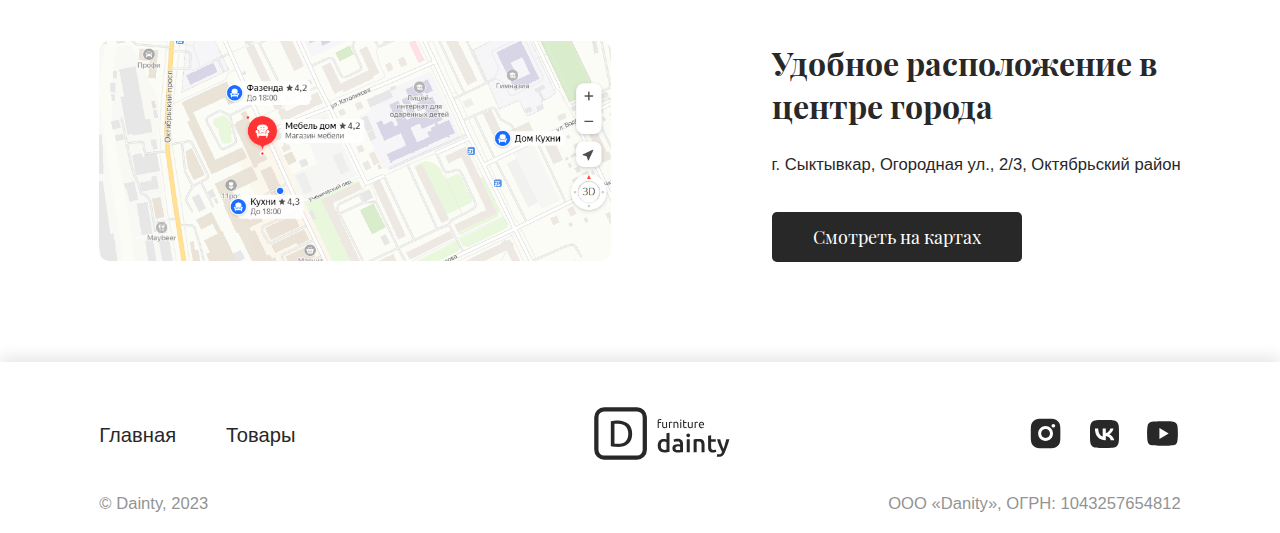
==== commit 283c23f6: "index.html" ====
--- a/index.html
+++ b/index.html
@@ -89,7 +89,7 @@
                 </div>
             </div>
         </section>
-        <section id="categories" class="second-container">
+        <section id="categories" class="container">
             <div class="big-category">
                 <div class="big-category-top">
                     <div class="big-category-left">
@@ -121,7 +121,7 @@
                 </div>
             </div>
         </section>
-        <section id="form" class="second-container">
+        <section id="form" class="container block-center">
             <div class="form">
                 <h2 class="title">Мы свяжемся с вами</h2>
                 <input type="text" class="form-input" placeholder="Почта или номер телефона">
--- a/assets/style.css
+++ b/assets/style.css
@@ -1168,6 +1168,44 @@
 }
 
 @media (max-width: 760px) {
+    .start-bg {
+        display: none;
+    }
+
+    .start-content {
+        position: relative;
+        text-align: center;
+        padding-left: 0;
+    }
+
+    .up-text {
+        font-size: calc(15px + (19 - 15) * ((100vw - 390px) / (var(--container) - 390)));
+    }
+
+    .big-block-title {
+        font-size: calc(35px + (54 - 35) * ((100vw - 390px) / (var(--container) - 390)));
+        /* font-size: 54px; */
+    }
+
+    .big-block-desc {
+        font-size: calc(12px + (18 - 12) * ((100vw - 390px) / (var(--container) - 390)));
+        /* font-size: 18px; */
+        width: 100%;
+        margin: calc(15px + (30 - 15) * ((100vw - 390px) / (var(--container) - 390))) 0 calc(40px + (65 - 40) * ((100vw - 390px) / (var(--container) - 390))) 0;
+    }
+
+    .btn {
+        font-size: calc(16px + (20 - 16) * ((100vw - 390px) / (var(--container) - 390)));
+        padding: calc(10px + (15 - 10) * ((100vw - 390px) / (var(--container) - 390))) calc(20px + (45 - 20) * ((100vw - 390px) / (var(--container) - 390)));
+        /* font-size: 20px;
+        padding: 15px 45px; */
+    }
+
+    /* .mobile-block-desc {
+        width: 100%;
+        margin: auto;
+    } */
+
     .added-img {
         width: calc(165px + (250 - 165) * ((100vw - 390px) / (var(--container) - 390)));
     }
@@ -1187,4 +1225,4 @@
         flex-direction: unset;
         justify-content: center;
     }
-}+}
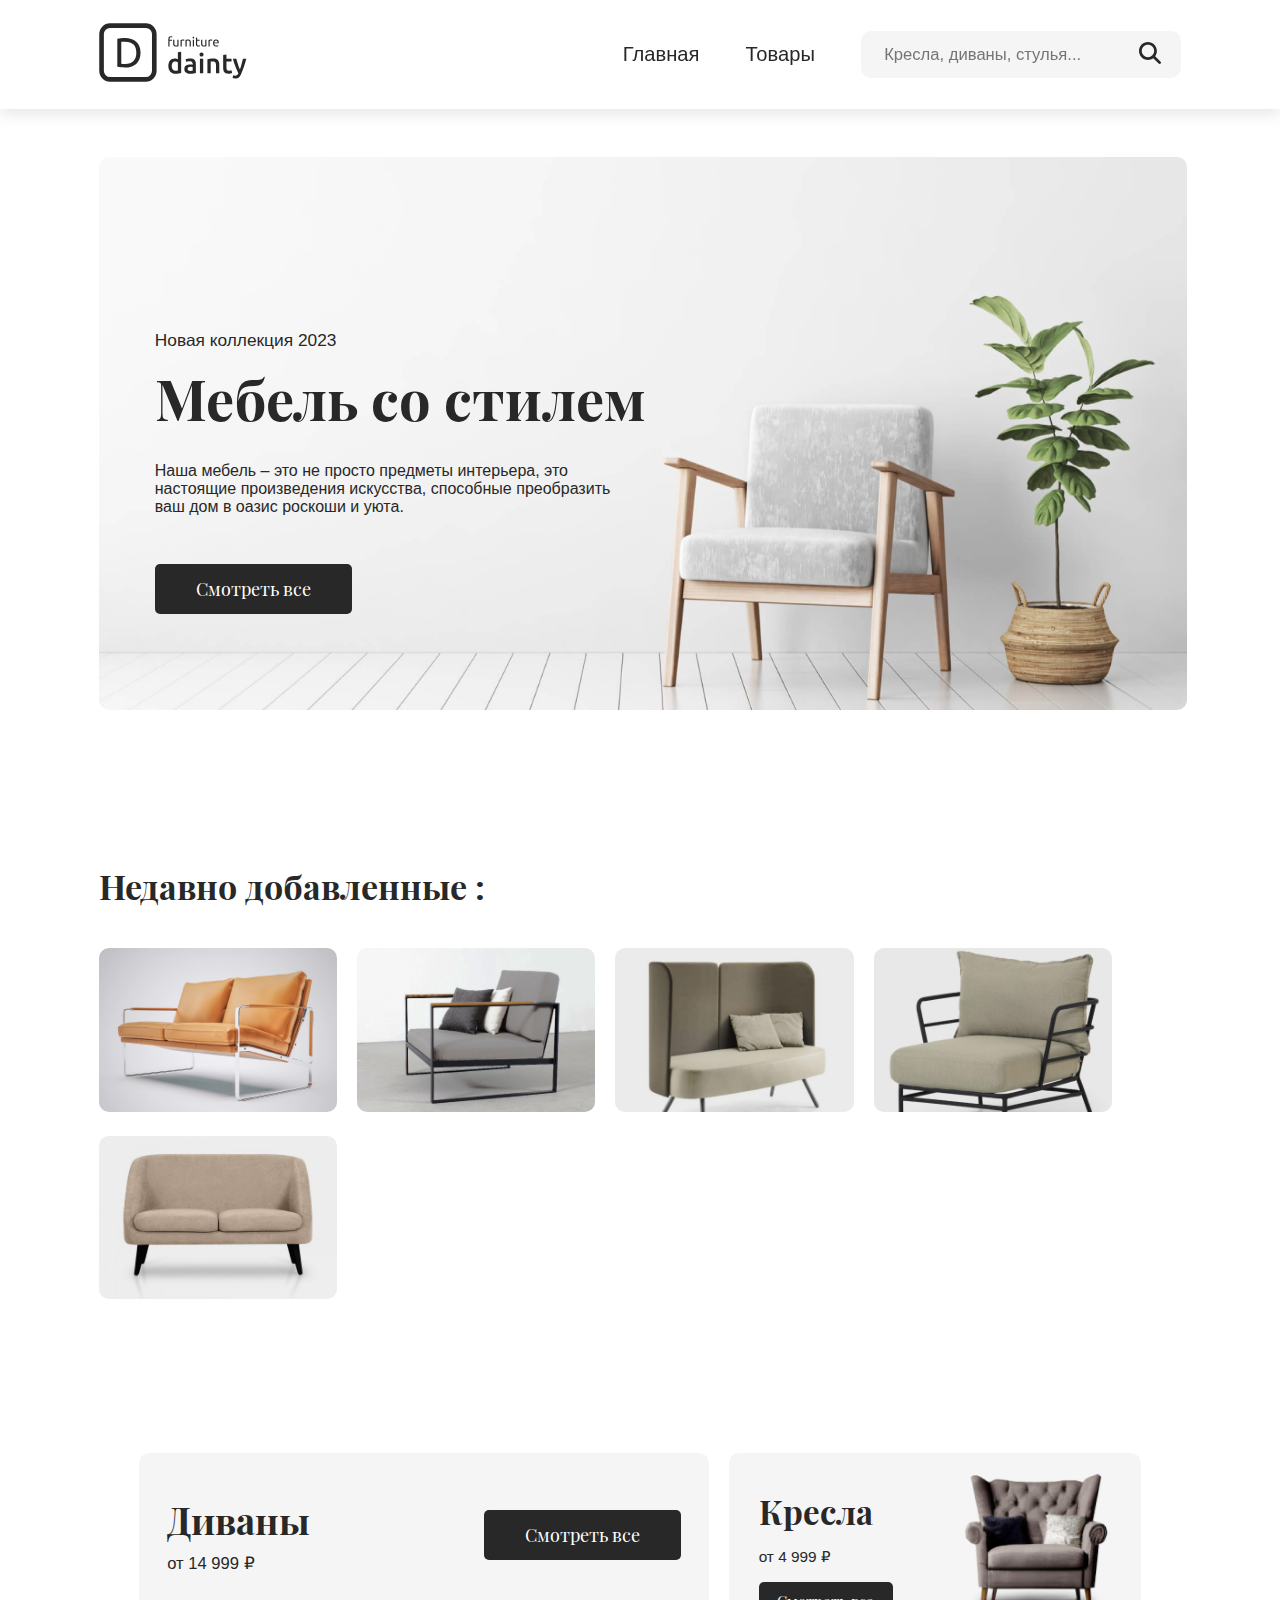
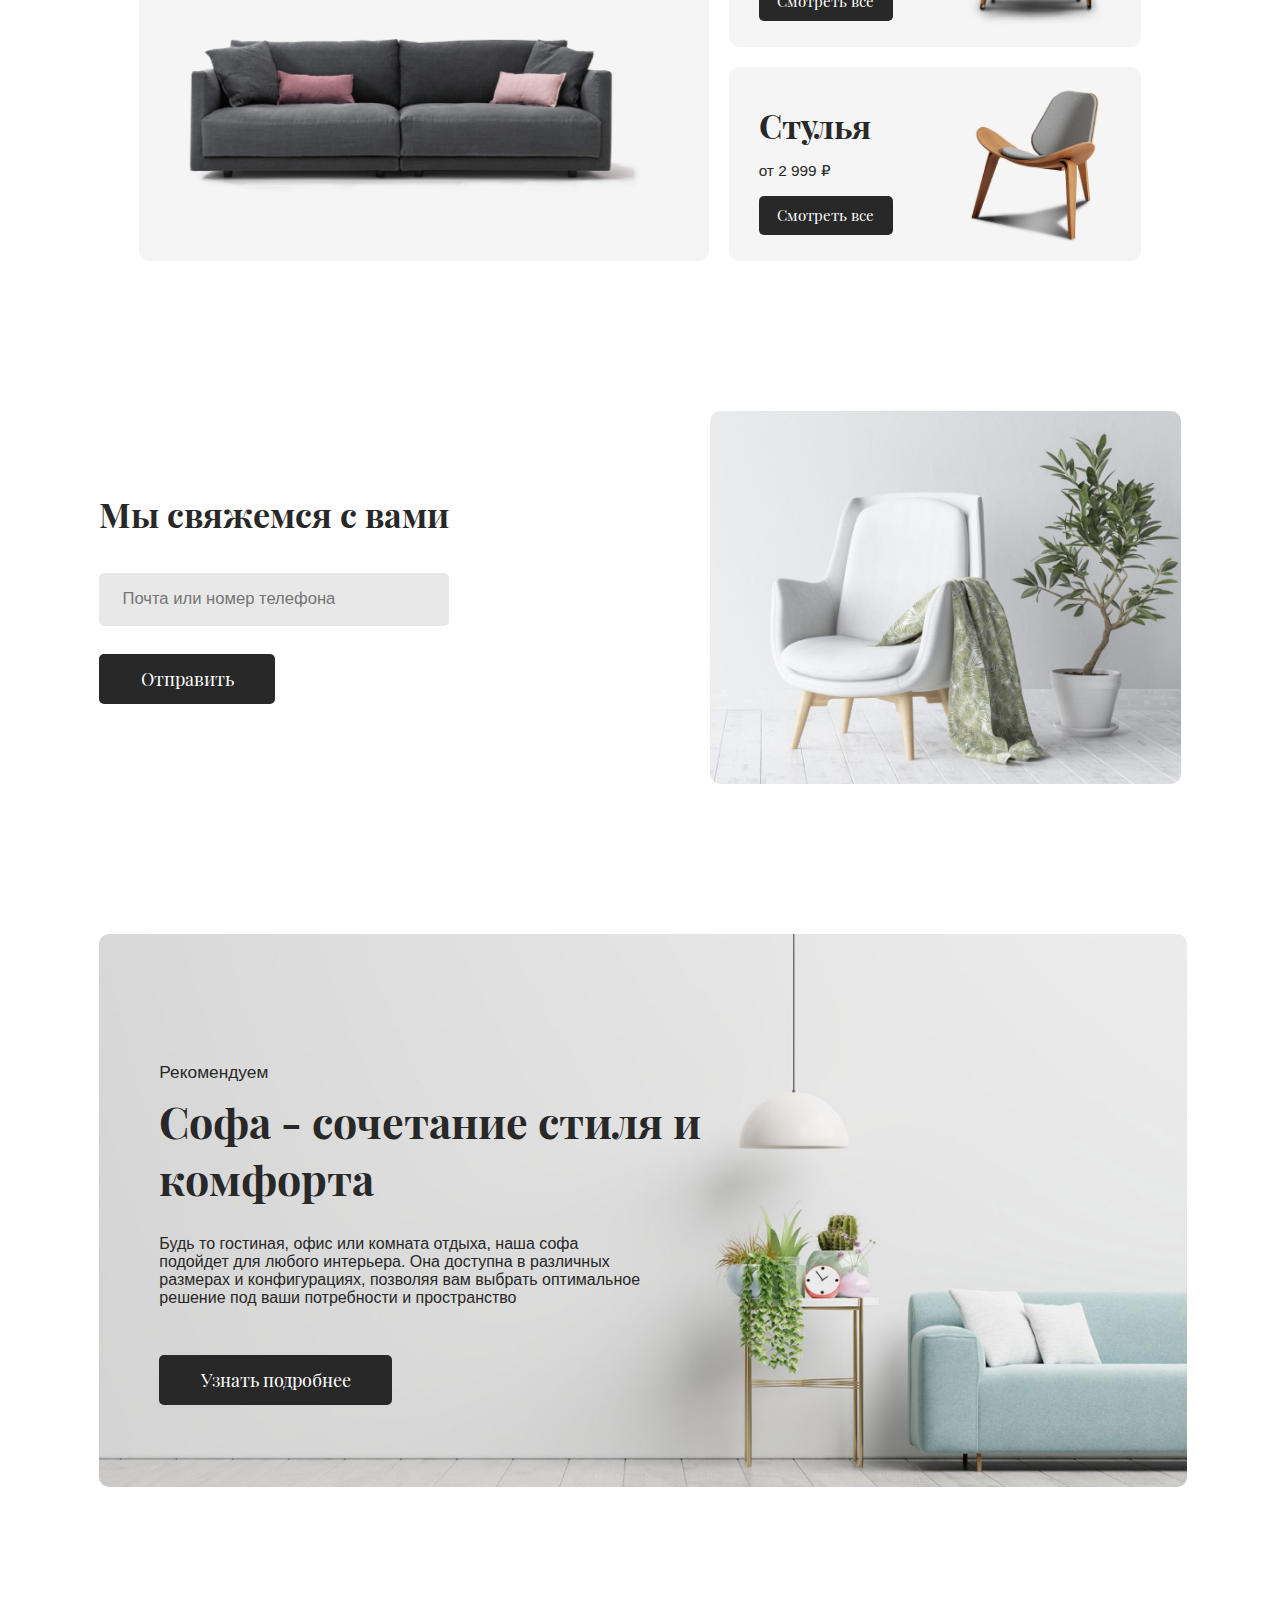
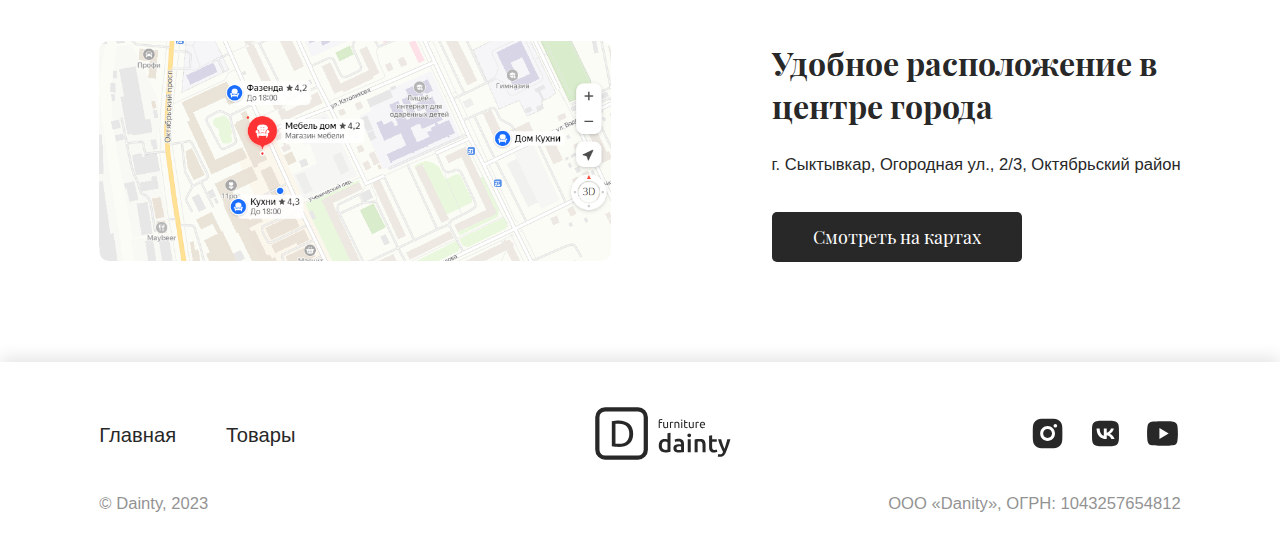
==== commit 09d54a03: "index.html" ====
--- a/index.html
+++ b/index.html
@@ -123,11 +123,11 @@
         </section>
         <section id="form" class="container block-center">
             <div class="form">
-                <h2 class="title">Мы свяжемся с вами</h2>
+                <h2 class="title input-title">Мы свяжемся с вами</h2>
                 <input type="text" class="form-input" placeholder="Почта или номер телефона">
-                <a href="#" class="btn">Отправить</a>
-            </div>
-            <img src="assets/img/form.png" alt="" class="form-img">
+                <a href="#" class="btn form-btn">Отправить</a>
+            </div>
+            <img src="assets/img/form.png" alt="" class="form-img form-img-first">
         </section>
         <section id="banner" class="container">
             <div class="start from-right-to-left">
@@ -172,7 +172,7 @@
             <div class="form">
                 <h2 class="title map-title">Удобное расположение в центре города</h2>
                 <p class="map-desc">г. Сыктывкар, Огородная ул., 2/3, Октябрьский район</p>
-                <a href="#" class="btn">Смотреть на картах</a>
+                <a href="#" class="btn form-btn">Смотреть на картах</a>
             </div>
         </section>
     </main>
--- a/assets/style.css
+++ b/assets/style.css
@@ -55,10 +55,10 @@
     margin: auto;
 }
 
-.second-container {
+/* .second-container {
     max-width: 1130px;
     margin: auto;
-}
+} */
 
 /* GENERAL -- END*/
 
@@ -310,7 +310,8 @@
 
 #categories {
     display: flex;
-    justify-content: space-between;
+    justify-content: center;
+    gap: 20px;
     margin-bottom: 150px;
 }
 
@@ -807,17 +808,18 @@
 
 @keyframes Banner {
     0% {
-        transform: translateX(200px);
+        transform: translateY(100px);
     }
 
     100% {
-        transform: translateX(0);
+        transform: translateY(0);
     }
 }
 
 /* ANIMATIONS -- END*/
 
 @media (max-width: 1439px) {
+
 
     .container {
         max-width: calc(390px + (1300 - 390) * ((100vw - 390px) / (var(--container) - 390)));
@@ -857,7 +859,7 @@
     }
 
     .second-container {
-        max-width: calc(390px + (1130 - 390) * ((100vw - 390px) / (var(--container) - 390)));
+        max-width: calc(390px + (1000 - 390) * ((100vw - 390px) / (var(--container) - 390)));
         margin: auto;
     }
 
@@ -893,7 +895,7 @@
     }
 
     .title {
-        font-size: calc(18px + (36 - 18) * ((100vw - 390px) / (var(--container) - 390)));
+        font-size: calc(20px + (36 - 20) * ((100vw - 390px) / (var(--container) - 390)));
     }
 
     .added-cards {
@@ -907,7 +909,7 @@
     }
 
     #categories {
-        justify-content: space-between;
+        gap: 20px;
     }
 
     .big-category {
@@ -1010,7 +1012,7 @@
     }
 
     .footer-img-vk {
-        width: calc(20px + (30 - 20) * ((100vw - 390px)/ (var(--container) - 390)));
+        width: calc(18px + (28 - 18) * ((100vw - 390px)/ (var(--container) - 390)));
     }
 
     .footer-bottom-text {
@@ -1110,6 +1112,27 @@
 }
 
 @media (max-width: 960px) {
+    .big-category-img {
+        transform: none;
+        transition: none;
+    }
+
+    .big-category:hover .big-category-img {
+        transform: none;
+    }
+
+    .small-category:hover .small-category-img {
+        transform: none;
+    }
+
+    .small-category-img {
+        width: calc(30px + (152 - 10) * ((100vw - 390px) / (var(--container) - 390))) !important;
+    }
+
+    .small-category-img {
+        transition: none;
+    }
+
     .header-nav {
         display: none;
     }
@@ -1151,11 +1174,8 @@
     }
 
     .big-category-img {
-        width: calc(170px + (440 - 170) * ((100vw - 390px)/ (var(--container) - 390)));
-    }
-
-    .big-category:hover .big-category-img {
-        transform: scale(1.05) translateX(calc(10px + (20 - 10) * ((100vw - 390px)/ (var(--container) - 390))));
+        width: 100%;
+        /* transform: translateX(calc(40px + (90 - 40) * ((100vw - 390px) / (var(--container) - 390)))); */
     }
 
     .shop-right {
@@ -1170,6 +1190,18 @@
 @media (max-width: 760px) {
     .start-bg {
         display: none;
+    }
+
+    .small-category-img {
+        width: calc(30px + (152 - 10) * ((100vw - 390px) / (var(--container) - 390))) !important;
+    }
+
+    .small-category-img {
+        transition: none;
+    }
+
+    .small-category:hover .small-category-img {
+        transform: none;
     }
 
     .start-content {
@@ -1195,7 +1227,7 @@
     }
 
     .btn {
-        font-size: calc(16px + (20 - 16) * ((100vw - 390px) / (var(--container) - 390)));
+        font-size: calc(12px + (20 - 12) * ((100vw - 390px) / (var(--container) - 390)));
         padding: calc(10px + (15 - 10) * ((100vw - 390px) / (var(--container) - 390))) calc(20px + (45 - 20) * ((100vw - 390px) / (var(--container) - 390)));
         /* font-size: 20px;
         padding: 15px 45px; */
@@ -1215,14 +1247,112 @@
     }
 
     .big-category {
-        width: 92%;
+        width: 100%;
         justify-content: center;
         margin: auto;
     }
 
+    .big-category-img {
+        width: 90%;
+        padding-left: calc(30px + (50 - 30) * ((100vw - 390px) / (var(--container) - 390)));
+    }
+
+    .big-category:hover .big-category-img {
+        transform: none;
+        transition: none;
+    }
+
     .small-categories {
         margin-top: 20px;
-        flex-direction: unset;
         justify-content: center;
     }
-}
+
+    .small-category {
+        width: 100%;
+        height: unset;
+        /* padding: 40px 60px 45px 40px; */
+        padding: calc(20px + (40 - 20) * ((100vw - 390px) / (var(--container) - 390))) calc(30px + (60 - 30) * ((100vw - 390px) / (var(--container) - 390))) calc(23px + (45 - 23) * ((100vw - 390px) / (var(--container) - 390))) calc(20px + (40 - 20) * ((100vw - 390px) / (var(--container) - 390)));
+    }
+
+    .small-category-title {}
+
+    .small-category-price {
+        margin-bottom: 40px;
+    }
+
+    .small-category-img {
+        width: 35% !important;
+    }
+
+    .btn-small {
+        font-size: calc(12px + (24 - 12) * ((100vw - 390px) / (var(--container) - 390)));
+        padding: calc(10px + (20 - 10) * ((100vw - 390px) / (var(--container) - 390))) calc(15px + (30 - 15) * ((100vw - 390px) / (var(--container) - 390)));
+    }
+
+    #form {
+        justify-content: center;
+    }
+
+    .form-input {
+        width: calc(240px + (270 - 240) * ((100vw - 390px) / (var(--container) - 390)));
+        height: calc(45px + (50 - 45) * ((100vw - 390px) / (var(--container) - 390)));
+
+        padding: calc(9px + (12 - 9) * ((100vw - 390px) / (var(--container) - 390))) calc(13px + (25 - 13) * ((100vw - 390px) / (var(--container) - 390)));
+        font-size: calc(12px + (20 - 12) * ((100vw - 390px) / (var(--container) - 390)));
+        margin: calc(20px + (40 - 20) * ((100vw - 390px) / (var(--container) - 390))) auto calc(15px + (30 - 15) * ((100vw - 390px) / (var(--container) - 390))) auto;
+    }
+
+    .form-img-first {
+        display: none;
+    }
+
+    .input-title {
+        margin: auto;
+    }
+
+    .banner-title {
+        width: 100%;
+        font-size: calc(32px + (48 - 32) * ((100vw - 390px) / (var(--container) - 390)));
+    }
+
+    #map {
+        flex-direction: column;
+    }
+
+    .map-img {
+        width: calc(360px + (760 - 360) * ((100vw - 390px) / (var(--container) - 390)));
+        margin-bottom: 50px;
+    }
+
+    .map-title {
+        text-align: center;
+        font-size: calc(21px + (36 - 21) * ((100vw - 390px)/ (var(--container) - 390)));
+        width: calc(250px + (400 - 250) * ((100vw - 390px)/ (var(--container) - 390)));
+
+    }
+
+    .map-desc {
+        font-size: calc(12px + (18 - 12) * ((100vw - 390px)/ (var(--container) - 390)));
+        width: calc(240px + (250 - 240) * ((100vw - 390px)/ (var(--container) - 390)));
+        text-align: center;
+        margin: 20px auto;
+    }
+
+    .form-btn {
+        /* margin-left: calc(105px + (110 - 105) * ((100vw - 390px)/ (var(--container) - 390))); */
+        text-align: center;
+        margin: 10px auto;
+    }
+
+    .footer-links {
+        gap: calc(15px + (30 - 15) * ((100vw - 390px)/ (var(--container) - 390)));
+    }
+
+    .footer-media {
+        gap: calc(12px + (25 - 12) * ((100vw - 390px)/ (var(--container) - 390)));
+    }
+
+    .footer-bottom-text {
+        font-size: calc(7px + (18 - 7) * ((100vw - 390px)/ (var(--container) - 390)));
+    }
+}
